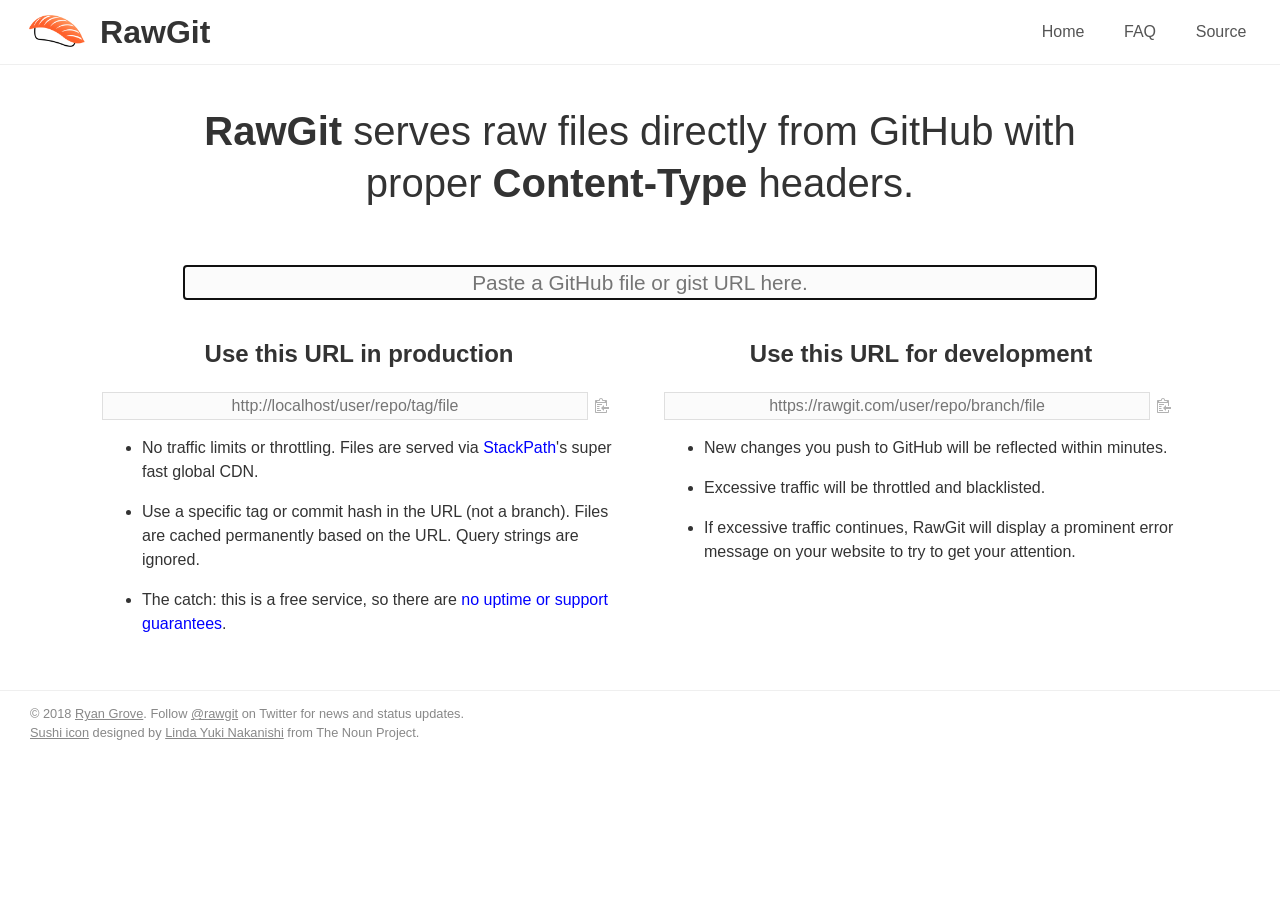
==== index.html @ 8c221649 "h" ====
<!DOCTYPE html>
<!-- saved from url=(0019)https://rawgit.com/ -->
<html lang="en"><head><meta http-equiv="Content-Type" content="text/html; charset=UTF-8">
<title>RawGit</title>
<link rel="search" type="application/opensearchdescription+xml" href="https://rawgit.com/opensearch.xml" title="RawGit">
<meta name="viewport" content="width=device-width">

  <meta name="description" content="RawGit serves raw files directly from GitHub with proper Content-Type headers.">

<link rel="stylesheet" href="./RawGit_files/css">
<link rel="stylesheet" href="./RawGit_files/rawgit.css">
<link rel="icon" href="https://rawgit.com/img/sushi-icon.png">

</head><body><header class="hd">
  <h1 class="title">
    <a href="https://rawgit.com/"><img class="logo" src="./RawGit_files/sushi.png" alt="" role="presentation"></a>
    RawGit
  </h1>

  <nav class="nav">
    <ul>
      <li><a href="https://rawgit.com/">Home</a></li>
      <li><a href="https://github.com/rgrove/rawgit/blob/master/FAQ.md">FAQ</a></li>
      <li><a href="https://github.com/rgrove/rawgit">Source</a></li>
    </ul>
  </nav>
</header>

<div class="bd">
  <div class="content">
    <p class="hero">
  <strong>RawGit</strong> serves raw files directly from GitHub with proper <strong>Content-Type</strong> headers.
</p>

<div class="url-helper">
  <div class="url-paste">
    <p id="url-form">
      <label for="url" class="offscreen">GitHub URL:</label>
      <input id="url" class="url" type="url" value="" placeholder="Paste a GitHub file or gist URL here." autofocus="" tabindex="1">
    </p>
  </div>

  <div class="column">
    <h2>Use this URL in <strong>production</strong></h2>

    <p class="url-container">
      <input id="url-prod" class="url" placeholder="http://localhost/user/repo/tag/file" readonly="" tabindex="2">
      <button id="url-prod-copy" class="url-copy-button" data-clipboard-target="#url-prod" title="Copy URL" disabled="" style="display: inline-block;">
        <img src="./RawGit_files/clippy.svg" alt="">
      </button>
    </p>

    <ul>
      <li><p>No traffic limits or throttling. Files are served via <a href="https://stackpath.com/">StackPath</a>'s super fast global CDN.
      </p></li><li><p>Use a specific tag or commit hash in the URL (not a branch). Files are cached permanently based on the URL. Query strings are ignored.
      </p></li><li><p>The catch: this is a free service, so there are <a href="https://github.com/rgrove/rawgit/blob/master/FAQ.md#i-need-guaranteed-100-uptime-should-i-use-cdnrawgitcom">no uptime or support guarantees</a>.
    </p></li></ul>
  </div>

  <div class="column">
    <h2>Use this URL for <strong>development</strong></h2>

    <p class="url-container">
      <input id="url-dev" class="url" placeholder="https://rawgit.com/user/repo/branch/file" readonly="" tabindex="3">
      <button id="url-dev-copy" class="url-copy-button" data-clipboard-target="#url-dev" title="Copy URL" disabled="" style="display: inline-block;">
        <img src="./RawGit_files/clippy.svg" alt="">
      </button>
    </p>

    <ul>
      <li><p>New changes you push to GitHub will be reflected within minutes.
      </p></li><li><p>Excessive traffic will be throttled and blacklisted.
      </p></li><li><p>If excessive traffic continues, RawGit will display a prominent error message on your website to try to get your attention.
    </p></li></ul>
  </div>
</div>

<script async="" src="./RawGit_files/analytics.js.descarga"></script><script>
var cdnDomain = 'localhost/';
var devDomain = 'localhost';
</script>

<script src="./RawGit_files/fetch.min.js.descarga"></script>
<script src="./RawGit_files/queryCommandSupported.min.js.descarga"></script>
<script src="./RawGit_files/clipboard.min.js.descarga"></script>
<script src="./RawGit_files/url-formatter.js.descarga"></script>

  </div>
</div>

<footer class="ft">
  <p>
    © 2018 <a href="http://wonko.com/">Ryan Grove</a>.
    Follow <a href="https://twitter.com/rawgit">@rawgit</a> on Twitter for news and status updates.<br>
    <a href="http://thenounproject.com/noun/sushi/#icon-No14497">Sushi icon</a> designed by <a href="http://thenounproject.com/lnakanishi">Linda Yuki Nakanishi</a> from The Noun Project.
  </p>
</footer>

  <script>
  (function(i,s,o,g,r,a,m){i['GoogleAnalyticsObject']=r;i[r]=i[r]||function(){
    (i[r].q=i[r].q||[]).push(arguments)},i[r].l=1*new Date();a=s.createElement(o),
    m=s.getElementsByTagName(o)[0];a.async=1;a.src=g;m.parentNode.insertBefore(a,m)
  })(window,document,'script','//www.google-analytics.com/analytics.js','ga');

  ga('create', 'UA-1804438-5', 'rawgit.com');
  ga('send', 'pageview');
  </script>
</body></html>
---- RawGit_files/rawgit.css ----
html {
  background: #fff;
  color: #333;
}

html, button, input, select, textarea {
  font: 16px/1.5 'Open Sans', Helvetica, sans-serif;
}

body {
  margin: 0;
  padding: 0;
}

a {
  color: #0000ff;
  text-decoration: none;
}

a:hover { text-decoration: underline; }

code, pre {
  color: #444;
  font-family: 'Source Code Pro', 'Droid Sans Mono', 'DejaVu Sans Mono', Menlo, monospace;
}

code {
  background: #f8f8f8;
  border: 1px solid #f0f0f0;
  border-radius: 2px;
  padding: 0 4px 1px;
}

pre { overflow-x: auto; }

.offscreen {
  left: -9999px;
  position: absolute;
}

/* -- Header ---------------------------------------------------------------- */
.hd {
  background: #fff;
  border-bottom: 1px solid #efefef;
  display: flex;
  justify-content: space-between;
  padding: 0.5em 1em;
}

.hd .logo {
  height: 32px;
  margin: 0 0.2em 0 0.4em;
  position: relative;
  top: 4px;
  width: 56px;
}

.hd .nav ul {
  margin: 0;
  padding: 0;
}

.hd .nav li {
  display: inline-block;
  line-height: 48px;
  margin: 0 0.6em;
}

.hd .nav a {
  color: #555;
  padding: 5px 8px;
  text-decoration: none;
}

.hd .nav a:hover {
  background: #efefef;
}

.hd .title {
  color: #333;
  font-size: 2em;
  line-height: 48px;
  margin: 0;
  white-space: nowrap;
}

.hd .title a {
  color: inherit;
  text-decoration: none;
}

@media (max-width: 767px) {
  .hd {
    flex-direction: column;
  }

  .hd .logo {
    height: 24px;
    width: auto;
  }

  .hd .nav,
  .hd .title {
    text-align: center;
  }

  .hd .nav li {
    margin-right: 0.3em;
  }

  .hd .nav a {
    padding: 0;
  }

  .hd .title {
    font-size: 1.4em;
  }
}

/* -- Content --------------------------------------------------------------- */
.bd,
.ft {
  padding: 0 30px;
}

.bd {
  margin: 0 auto;
  max-width: 1440px;
}

.hero {
  font-size: 2.5em;
  line-height: 1.3;
  padding: 0 3em;
  text-align: center;
}

.url {
  background: #fbfbfb;
  border: 1px solid #dfdfdf;
  cursor: text;
  padding-left: 6px;
  padding-right: 6px;
  text-align: center;
  width: 100%;
}

.url-container {
  display: flex;
}

.url-copy-button {
  background: none;
  border: 1px solid transparent;
  cursor: pointer;
  display: none;
}

.url-copy-button:hover {
  background: #f5f5f5;
  border-color: #efefef;
}

.url-copy-button:active {
  background: #badeff;
  border-color: #8cc3f6;
}

.url-copy-button:disabled {
  background: none;
  border-color: transparent;
  cursor: not-allowed;
}

.url-copy-button:disabled img {
  opacity: 0.3;
}

.url-copy-button img {
  display: block;
}

.url-helper {
  display: flex;
  flex-wrap: wrap;
  padding: 0 3em;
}

.url-helper .column {
  flex: 1;
  padding: 0 1.5em;
}

.url-helper h2 { text-align: center; }

.url-paste {
  flex: 2 100%;
}

#url-form {
  text-align: center;
}

#url {
  font-size: 1.3em;
  width: 80%;
}

@media (max-width: 975px) {
  .bd,
  .ft,
  .url-helper .column {
    padding: 0 1em;
  }

  .hero { font-size: 1.6em; }
  .url-helper { padding: 0 1em; }
  .url-helper h2 { font-size: 1.4em; }
  #url { font-size: 1em; }
}

@media (max-width: 767px) {
  .hero {
    font-size: 1.4em;
    text-align: left;
  }

  .hero,
  .url,
  .url-helper,
  .url-helper .column,
  #url-form { padding: 0; }

  .url,
  #url { font-size: 0.9em; }

  #url { width: 100%; }

  .url-helper {
    display: block;
  }

  .url-helper h2 {
    font-size: 1.2em;
    margin: 1.5em 0 0.8em;
    text-align: left;
  }

  .url-helper ul {
    padding-left: 1.5em;
  }
}

/* -- News ------------------------------------------------------------------ */
.news {
  margin: 0 auto;
  max-width: 900px;
}

.news h1 {
  margin-bottom: 0;
}

.news .date {
  font-style: italic;
}

/* -- Misc ------------------------------------------------------------------ */
.announcement {
  background: #fdf3d1;
  border: 1px solid #fceec0;
  border-radius: 5px;
  padding: 4px;
  text-align: center;
}

.invalid {
  background: #FFF7F7;
  border-color: #FFCCCC;
}

.valid {
  background: #F2FFEB;
  border-color: #98f9a0;
}

/* -- Footer ---------------------------------------------------------------- */
.ft {
  border-top: 1px solid #efefef;
  color: #888;
  font-size: 0.8em;
  margin: 3em 0 0;
}

.ft a {
  color: inherit;
  text-decoration: underline;
}
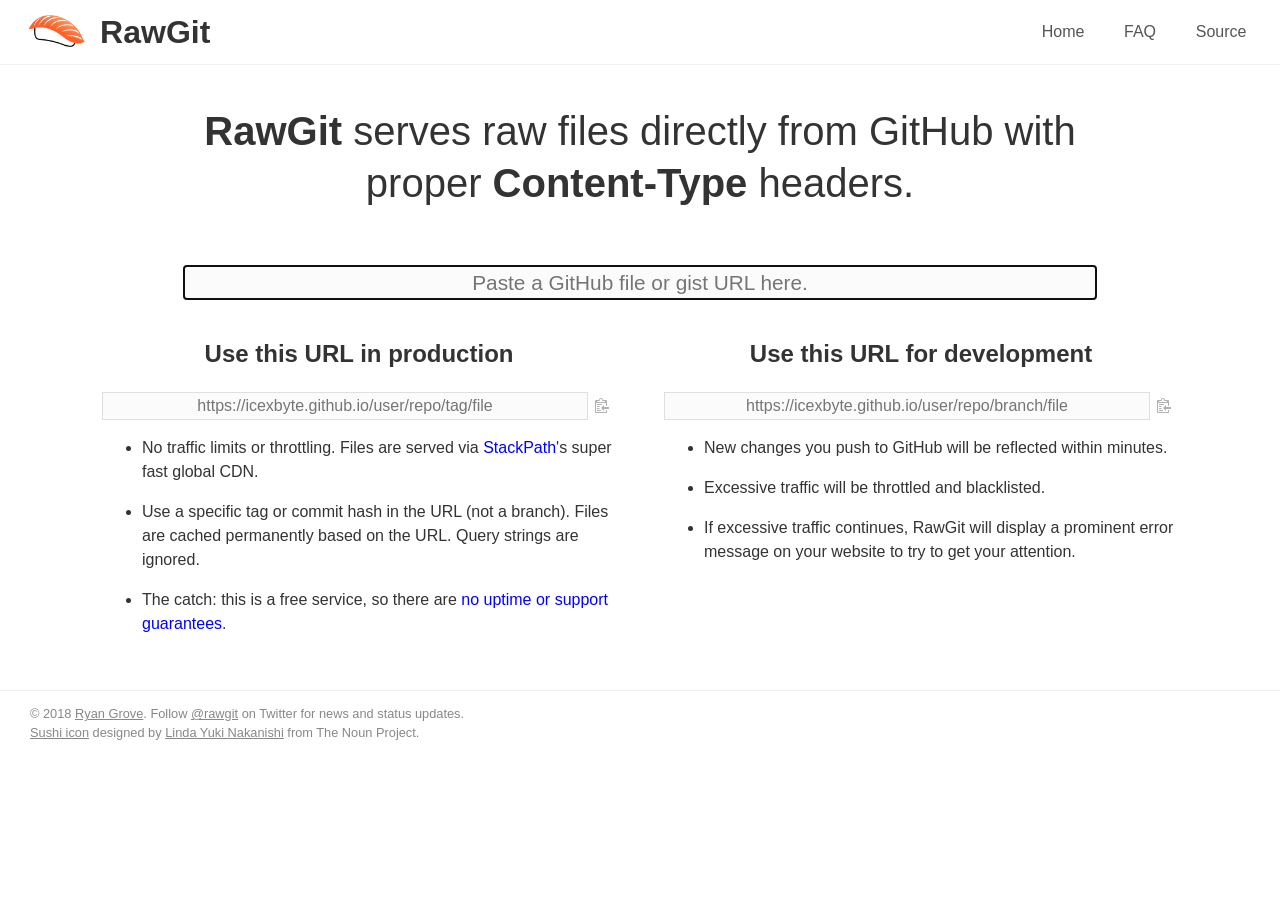
==== commit 79737872: "0 0" ====
--- a/index.html
+++ b/index.html
@@ -1,25 +1,25 @@
 <!DOCTYPE html>
-<!-- saved from url=(0019)https://rawgit.com/ -->
+<!-- saved from url=(0019)https://icexbyte.github.io/ -->
 <html lang="en"><head><meta http-equiv="Content-Type" content="text/html; charset=UTF-8">
 <title>RawGit</title>
-<link rel="search" type="application/opensearchdescription+xml" href="https://rawgit.com/opensearch.xml" title="RawGit">
+<link rel="search" type="application/opensearchdescription+xml" href="https://icexbyte.github.io/opensearch.xml" title="RawGit">
 <meta name="viewport" content="width=device-width">
 
   <meta name="description" content="RawGit serves raw files directly from GitHub with proper Content-Type headers.">
 
 <link rel="stylesheet" href="./RawGit_files/css">
 <link rel="stylesheet" href="./RawGit_files/rawgit.css">
-<link rel="icon" href="https://rawgit.com/img/sushi-icon.png">
+<link rel="icon" href="https://icexbyte.github.io/img/sushi-icon.png">
 
 </head><body><header class="hd">
   <h1 class="title">
-    <a href="https://rawgit.com/"><img class="logo" src="./RawGit_files/sushi.png" alt="" role="presentation"></a>
+    <a href="https://icexbyte.github.io/"><img class="logo" src="./RawGit_files/sushi.png" alt="" role="presentation"></a>
     RawGit
   </h1>
 
   <nav class="nav">
     <ul>
-      <li><a href="https://rawgit.com/">Home</a></li>
+      <li><a href="https://icexbyte.github.io/">Home</a></li>
       <li><a href="https://github.com/rgrove/rawgit/blob/master/FAQ.md">FAQ</a></li>
       <li><a href="https://github.com/rgrove/rawgit">Source</a></li>
     </ul>
@@ -44,7 +44,7 @@
     <h2>Use this URL in <strong>production</strong></h2>
 
     <p class="url-container">
-      <input id="url-prod" class="url" placeholder="http://localhost/user/repo/tag/file" readonly="" tabindex="2">
+      <input id="url-prod" class="url" placeholder="https://icexbyte.github.io/user/repo/tag/file" readonly="" tabindex="2">
       <button id="url-prod-copy" class="url-copy-button" data-clipboard-target="#url-prod" title="Copy URL" disabled="" style="display: inline-block;">
         <img src="./RawGit_files/clippy.svg" alt="">
       </button>
@@ -61,7 +61,7 @@
     <h2>Use this URL for <strong>development</strong></h2>
 
     <p class="url-container">
-      <input id="url-dev" class="url" placeholder="https://rawgit.com/user/repo/branch/file" readonly="" tabindex="3">
+      <input id="url-dev" class="url" placeholder="https://icexbyte.github.io/user/repo/branch/file" readonly="" tabindex="3">
       <button id="url-dev-copy" class="url-copy-button" data-clipboard-target="#url-dev" title="Copy URL" disabled="" style="display: inline-block;">
         <img src="./RawGit_files/clippy.svg" alt="">
       </button>
@@ -102,7 +102,7 @@
     m=s.getElementsByTagName(o)[0];a.async=1;a.src=g;m.parentNode.insertBefore(a,m)
   })(window,document,'script','//www.google-analytics.com/analytics.js','ga');
 
-  ga('create', 'UA-1804438-5', 'rawgit.com');
+  ga('create', 'UA-1804438-5', 'https://icexbyte.github.io/');
   ga('send', 'pageview');
   </script>
 </body></html>
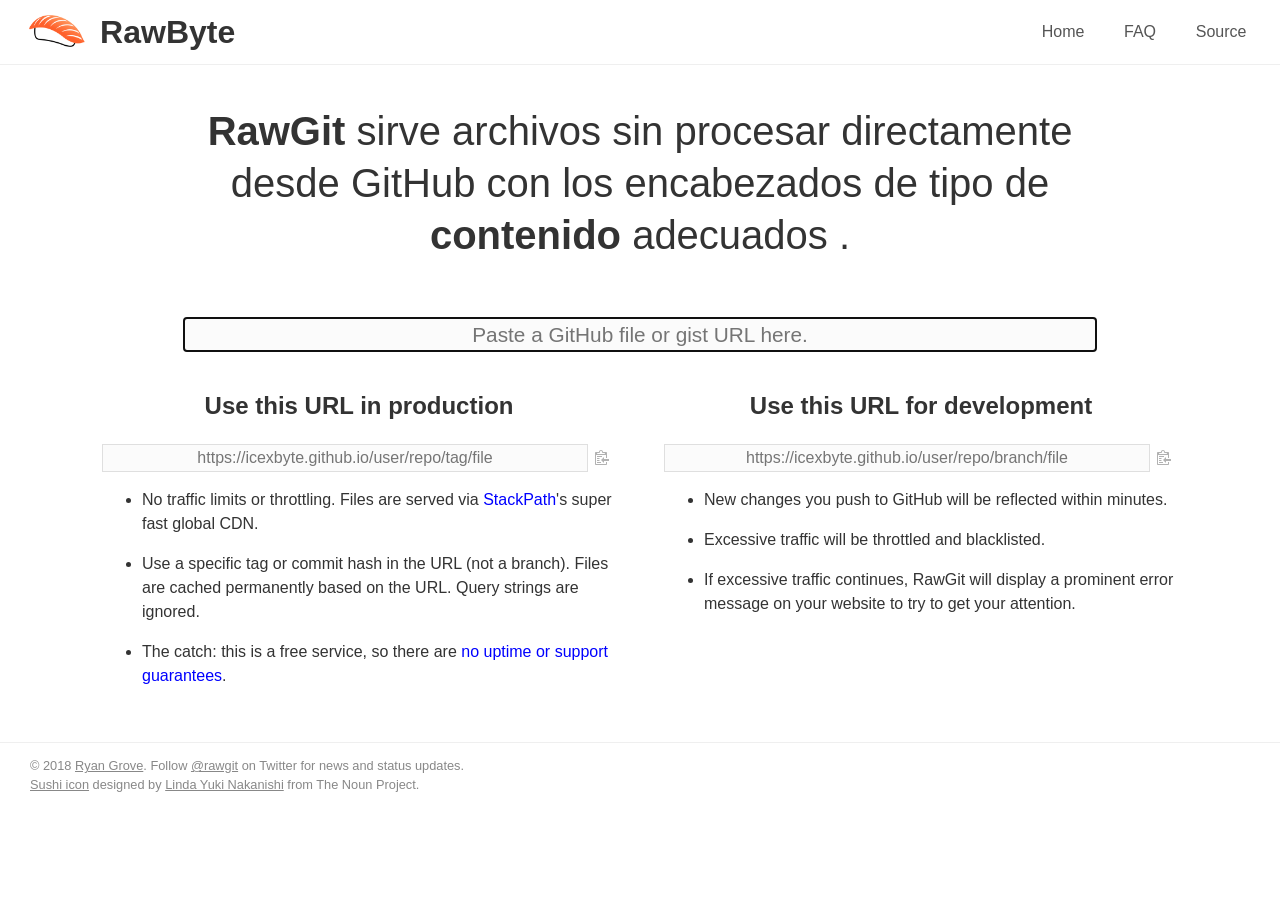
==== commit b322df2e: "0 0" ====
--- a/index.html
+++ b/index.html
@@ -1,6 +1,6 @@
 <!DOCTYPE html>
 <!-- saved from url=(0019)https://icexbyte.github.io/ -->
-<html lang="en"><head><meta http-equiv="Content-Type" content="text/html; charset=UTF-8">
+<html lang="es"><head><meta http-equiv="Content-Type" content="text/html; charset=UTF-8">
 <title>RawGit</title>
 <link rel="search" type="application/opensearchdescription+xml" href="https://icexbyte.github.io/opensearch.xml" title="RawGit">
 <meta name="viewport" content="width=device-width">
@@ -14,7 +14,7 @@
 </head><body><header class="hd">
   <h1 class="title">
     <a href="https://icexbyte.github.io/"><img class="logo" src="./RawGit_files/sushi.png" alt="" role="presentation"></a>
-    RawGit
+    RawByte
   </h1>
 
   <nav class="nav">
@@ -29,7 +29,7 @@
 <div class="bd">
   <div class="content">
     <p class="hero">
-  <strong>RawGit</strong> serves raw files directly from GitHub with proper <strong>Content-Type</strong> headers.
+  <strong>RawGit</strong> sirve archivos sin procesar directamente desde GitHub con los encabezados de tipo de <strong>contenido</strong> adecuados .
 </p>
 
 <div class="url-helper">
@@ -76,8 +76,8 @@
 </div>
 
 <script async="" src="./RawGit_files/analytics.js.descarga"></script><script>
-var cdnDomain = 'localhost/';
-var devDomain = 'localhost';
+var cdnDomain = 'icexbyte.github.io/';
+var devDomain = 'icexbyte.github.io';
 </script>
 
 <script src="./RawGit_files/fetch.min.js.descarga"></script>
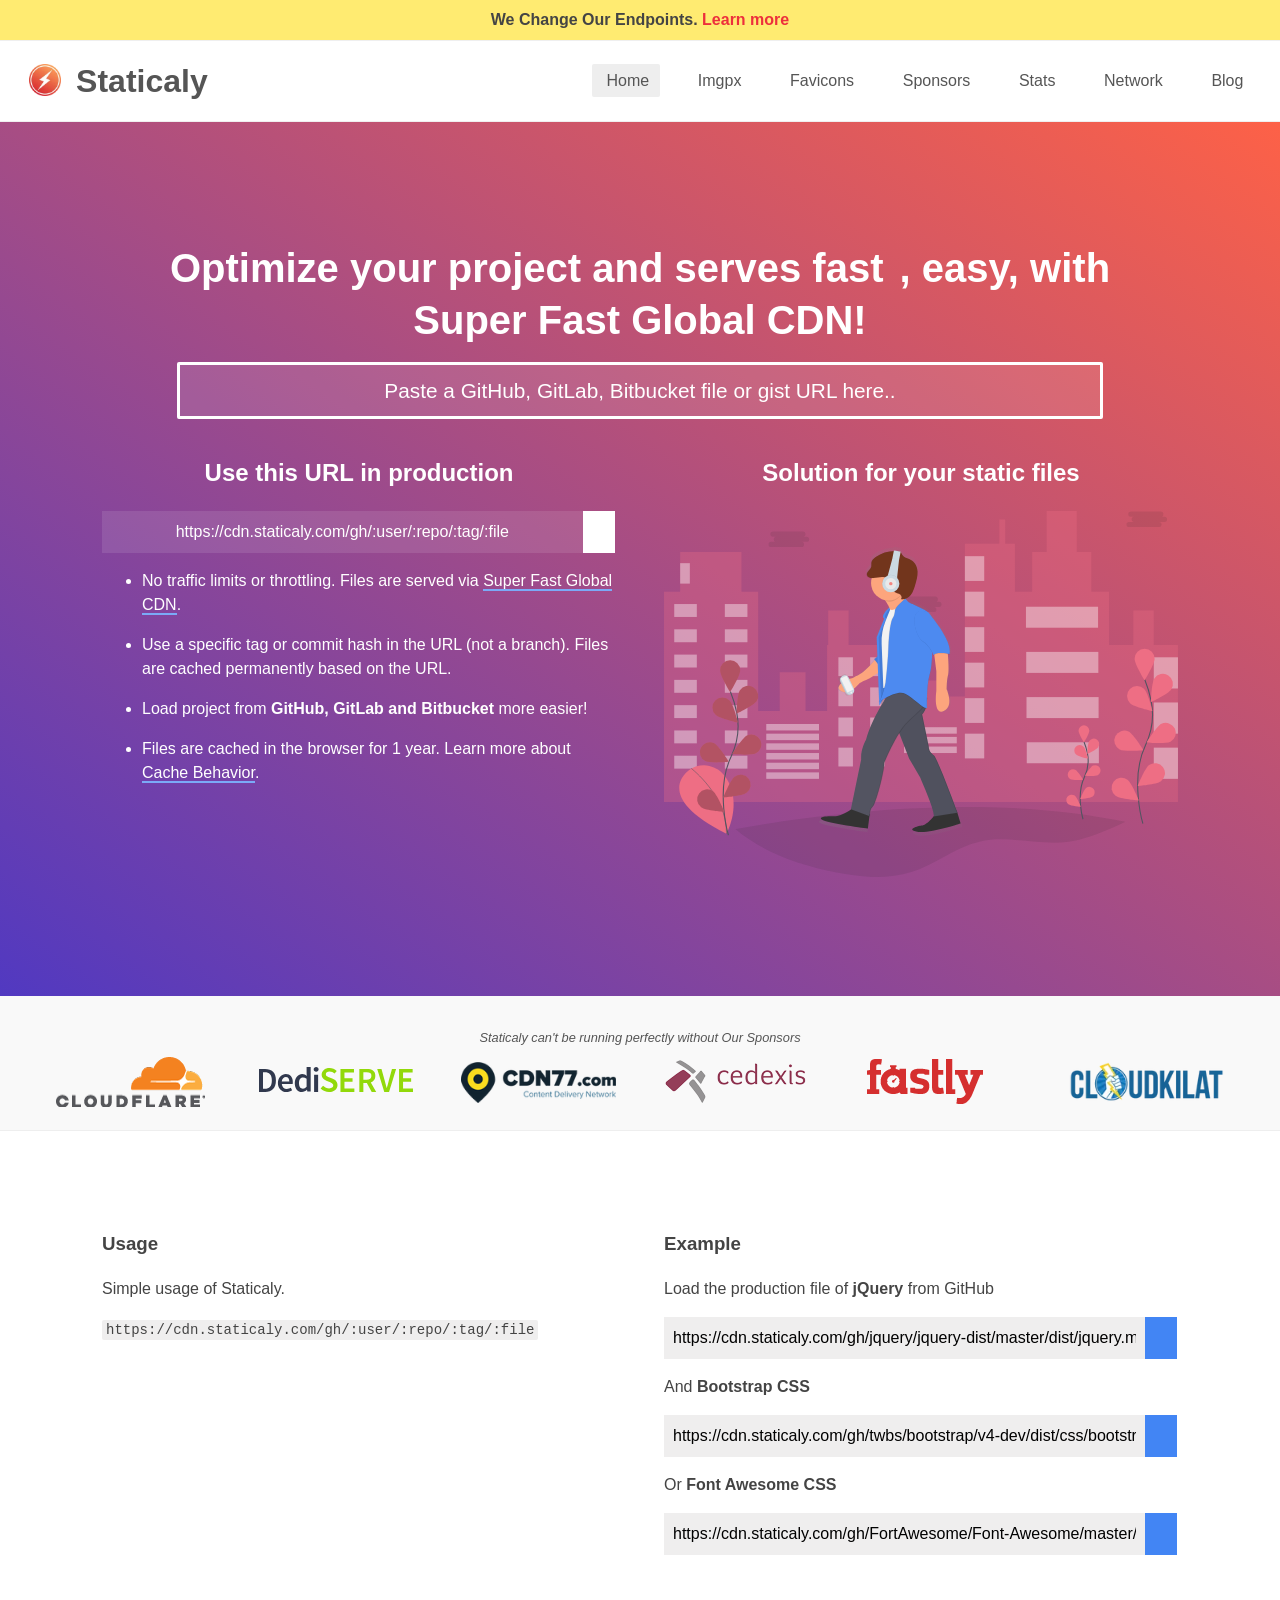
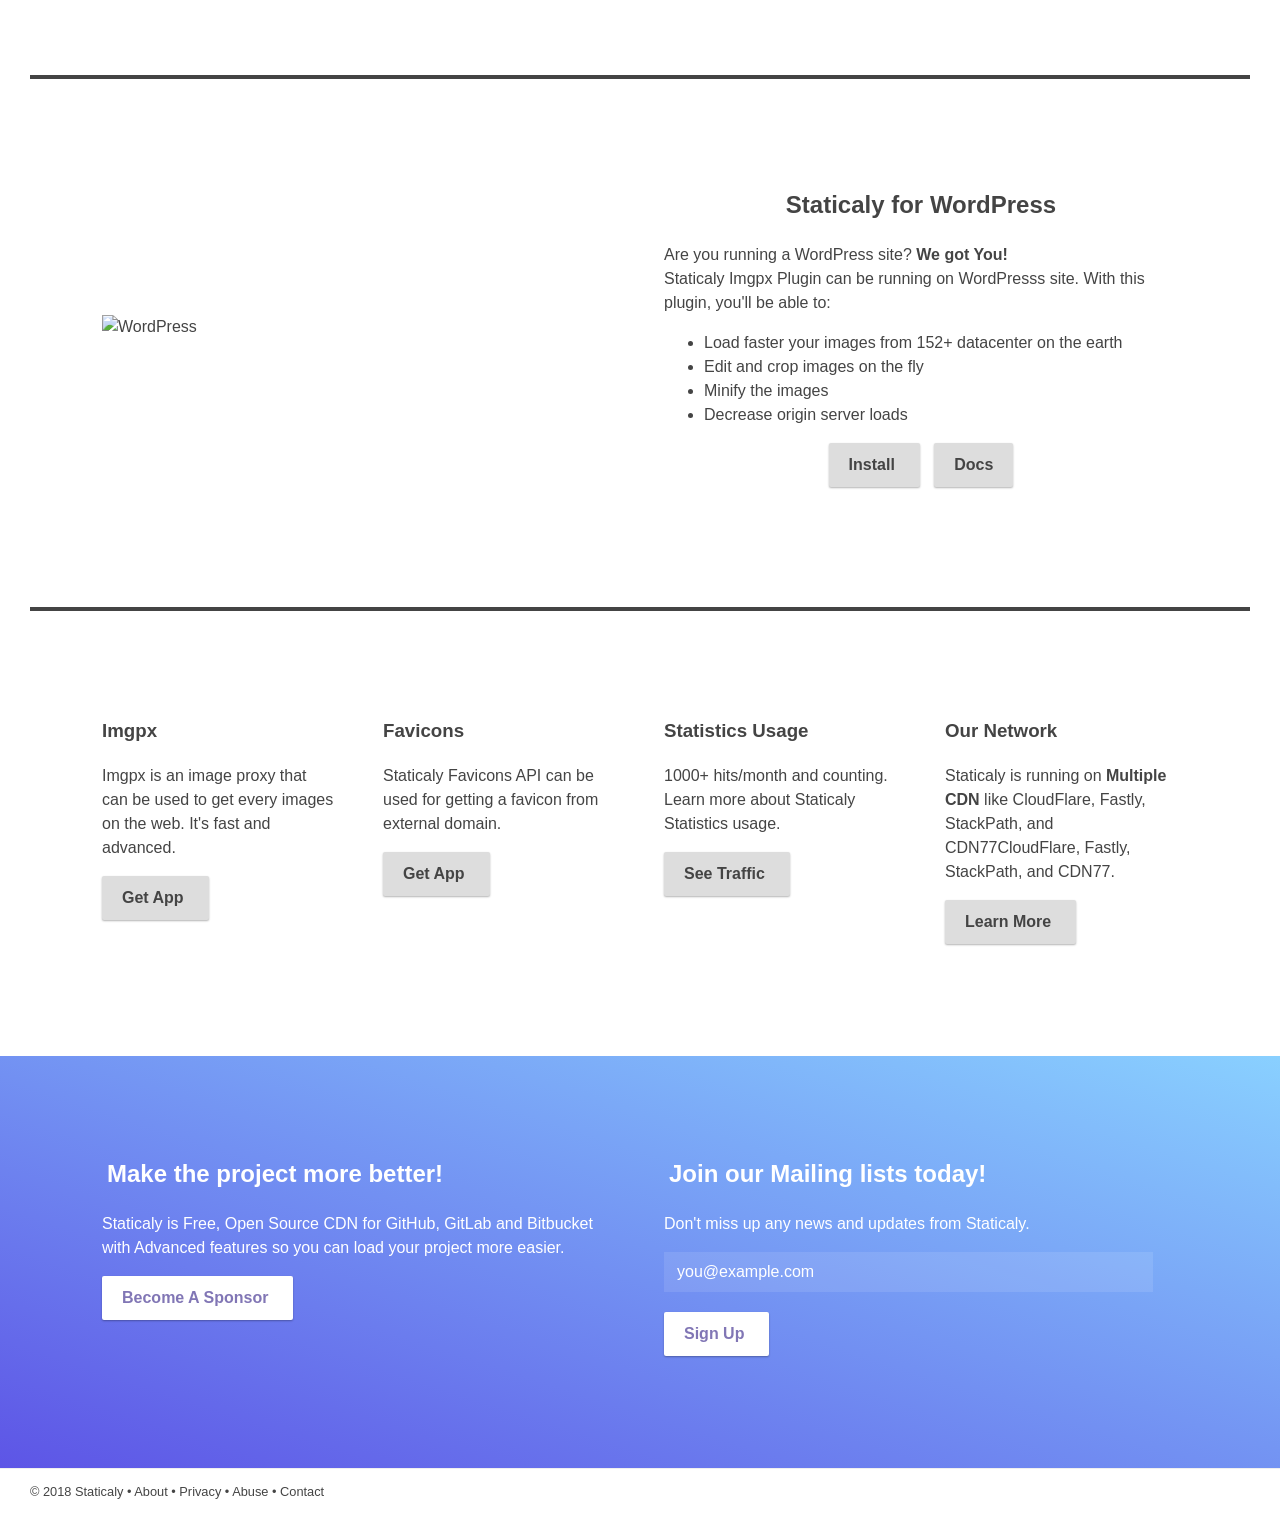
==== commit e2337d95: "0 0" ====
--- a/index.html
+++ b/index.html
@@ -1,108 +1,4 @@
 <!DOCTYPE html>
-<!-- saved from url=(0019)https://icexbyte.github.io/ -->
-<html lang="es"><head><meta http-equiv="Content-Type" content="text/html; charset=UTF-8">
-<title>RawGit</title>
-<link rel="search" type="application/opensearchdescription+xml" href="https://icexbyte.github.io/opensearch.xml" title="RawGit">
-<meta name="viewport" content="width=device-width">
-
-  <meta name="description" content="RawGit serves raw files directly from GitHub with proper Content-Type headers.">
-
-<link rel="stylesheet" href="./RawGit_files/css">
-<link rel="stylesheet" href="./RawGit_files/rawgit.css">
-<link rel="icon" href="https://icexbyte.github.io/img/sushi-icon.png">
-
-</head><body><header class="hd">
-  <h1 class="title">
-    <a href="https://icexbyte.github.io/"><img class="logo" src="./RawGit_files/sushi.png" alt="" role="presentation"></a>
-    RawByte
-  </h1>
-
-  <nav class="nav">
-    <ul>
-      <li><a href="https://icexbyte.github.io/">Home</a></li>
-      <li><a href="https://github.com/rgrove/rawgit/blob/master/FAQ.md">FAQ</a></li>
-      <li><a href="https://github.com/rgrove/rawgit">Source</a></li>
-    </ul>
-  </nav>
-</header>
-
-<div class="bd">
-  <div class="content">
-    <p class="hero">
-  <strong>RawGit</strong> sirve archivos sin procesar directamente desde GitHub con los encabezados de tipo de <strong>contenido</strong> adecuados .
-</p>
-
-<div class="url-helper">
-  <div class="url-paste">
-    <p id="url-form">
-      <label for="url" class="offscreen">GitHub URL:</label>
-      <input id="url" class="url" type="url" value="" placeholder="Paste a GitHub file or gist URL here." autofocus="" tabindex="1">
-    </p>
-  </div>
-
-  <div class="column">
-    <h2>Use this URL in <strong>production</strong></h2>
-
-    <p class="url-container">
-      <input id="url-prod" class="url" placeholder="https://icexbyte.github.io/user/repo/tag/file" readonly="" tabindex="2">
-      <button id="url-prod-copy" class="url-copy-button" data-clipboard-target="#url-prod" title="Copy URL" disabled="" style="display: inline-block;">
-        <img src="./RawGit_files/clippy.svg" alt="">
-      </button>
-    </p>
-
-    <ul>
-      <li><p>No traffic limits or throttling. Files are served via <a href="https://stackpath.com/">StackPath</a>'s super fast global CDN.
-      </p></li><li><p>Use a specific tag or commit hash in the URL (not a branch). Files are cached permanently based on the URL. Query strings are ignored.
-      </p></li><li><p>The catch: this is a free service, so there are <a href="https://github.com/rgrove/rawgit/blob/master/FAQ.md#i-need-guaranteed-100-uptime-should-i-use-cdnrawgitcom">no uptime or support guarantees</a>.
-    </p></li></ul>
-  </div>
-
-  <div class="column">
-    <h2>Use this URL for <strong>development</strong></h2>
-
-    <p class="url-container">
-      <input id="url-dev" class="url" placeholder="https://icexbyte.github.io/user/repo/branch/file" readonly="" tabindex="3">
-      <button id="url-dev-copy" class="url-copy-button" data-clipboard-target="#url-dev" title="Copy URL" disabled="" style="display: inline-block;">
-        <img src="./RawGit_files/clippy.svg" alt="">
-      </button>
-    </p>
-
-    <ul>
-      <li><p>New changes you push to GitHub will be reflected within minutes.
-      </p></li><li><p>Excessive traffic will be throttled and blacklisted.
-      </p></li><li><p>If excessive traffic continues, RawGit will display a prominent error message on your website to try to get your attention.
-    </p></li></ul>
-  </div>
-</div>
-
-<script async="" src="./RawGit_files/analytics.js.descarga"></script><script>
-var cdnDomain = 'icexbyte.github.io/';
-var devDomain = 'icexbyte.github.io';
-</script>
-
-<script src="./RawGit_files/fetch.min.js.descarga"></script>
-<script src="./RawGit_files/queryCommandSupported.min.js.descarga"></script>
-<script src="./RawGit_files/clipboard.min.js.descarga"></script>
-<script src="./RawGit_files/url-formatter.js.descarga"></script>
-
-  </div>
-</div>
-
-<footer class="ft">
-  <p>
-    © 2018 <a href="http://wonko.com/">Ryan Grove</a>.
-    Follow <a href="https://twitter.com/rawgit">@rawgit</a> on Twitter for news and status updates.<br>
-    <a href="http://thenounproject.com/noun/sushi/#icon-No14497">Sushi icon</a> designed by <a href="http://thenounproject.com/lnakanishi">Linda Yuki Nakanishi</a> from The Noun Project.
-  </p>
-</footer>
-
-  <script>
-  (function(i,s,o,g,r,a,m){i['GoogleAnalyticsObject']=r;i[r]=i[r]||function(){
-    (i[r].q=i[r].q||[]).push(arguments)},i[r].l=1*new Date();a=s.createElement(o),
-    m=s.getElementsByTagName(o)[0];a.async=1;a.src=g;m.parentNode.insertBefore(a,m)
-  })(window,document,'script','//www.google-analytics.com/analytics.js','ga');
-
-  ga('create', 'UA-1804438-5', 'https://icexbyte.github.io/');
-  ga('send', 'pageview');
-  </script>
-</body></html>+<!-- saved from url=(0026)https://www.staticaly.com/ -->
+<html class="js" lang="en_US"><head><meta http-equiv="Content-Type" content="text/html; charset=UTF-8"> <script type="text/javascript" async="" src="./Staticaly_files/analytics.js.descarga"></script><script type="text/javascript" async="" src="./Staticaly_files/a.js.descarga"></script><script>!function(e){e.className=e.className.replace(/\bno-js\b/,"js")}(document.documentElement);</script>  <meta name="viewport" content="width=device-width"> <meta name="apple-mobile-web-app-title" content="Staticaly"> <meta name="application-name" content="Staticaly"> <meta name="theme-color" content="#ffffff"> <title> Staticaly - Free CDN for Everyone! Load Project from GitHub, GitLab and Bitbucket more easier </title> <meta name="generator" content="Jekyll v3.7.4"> <meta property="og:title" content="Staticaly"> <meta property="og:locale" content="en_US"> <meta name="description" content="Staticaly is Free, Open Source CDN for GitHub, GitLab and Bitbucket with Advanced features so you can load your project more easier."> <meta property="og:description" content="Staticaly is Free, Open Source CDN for GitHub, GitLab and Bitbucket with Advanced features so you can load your project more easier."> <link rel="canonical" href="https://www.staticaly.com/"> <meta property="og:url" content="https://www.staticaly.com/"> <meta property="og:site_name" content="Staticaly"> <meta name="twitter:card" content="summary"> <meta name="twitter:site" content="@staticalyhq"> <meta name="twitter:creator" content="@fransallen"> <meta property="fb:admins" content="fransallen"> <meta property="article:publisher" content="staticaly"> <meta property="fb:app_id" content="1234"> <script type="application/ld+json">
+{"name":"Staticaly","description":"Staticaly is Free, Open Source CDN for GitHub, GitLab and Bitbucket with Advanced features so you can load your project more easier.","@type":"WebSite","url":"https://www.staticaly.com/","publisher":{"@type":"Organization","logo":{"@type":"ImageObject","url":"https://cdn.staticaly.com/img/www.staticaly.com/static/images/staticaly.png?w=92"}},"headline":"Staticaly","sameAs":["https://www.marsble.com/user/staticaly","https://twitter.com/staticalyhq","https://www.instagram.com/staticalyhq","https://www.facebook.com/staticaly","https://www.linkedin.com/company/staticaly","https://plus.google.com/+staticaly","https://github.com/staticaly"],"@context":"http://schema.org"}</script> <link rel="search" type="application/opensearchdescription+xml" href="https://www.staticaly.com/opensearch.xml" title="Staticaly"> <link rel="stylesheet" href="./Staticaly_files/css"> <link rel="stylesheet" href="./Staticaly_files/fontawesome-all.min.css"> <link rel="stylesheet" href="./Staticaly_files/app.css"> <link rel="icon" href="./Staticaly_files/staticaly.png"> <script src="./Staticaly_files/jquery.min.js.descarga"></script> <script>var cdn_domain="cdn.staticaly.com",datacenter_num="152+",main_cdn="CloudFlare, Fastly, StackPath, and CDN77";</script> </head> <body class="lo-special "> <div class="hidden"> <svg hidden="" aria-hidden="true"> <defs> <symbol viewBox="0 0 1440 120" id="wave"> <path d="M1440,21.2101911 L1440,120 L0,120 L0,21.2101911 C120,35.0700637 240,42 360,42 C480,42 600,35.0700637 720,21.2101911 C808.32779,12.416393 874.573633,6.87702029 918.737528,4.59207306 C972.491685,1.8109458 1026.24584,0.420382166 1080,0.420382166 C1200,0.420382166 1320,7.35031847 1440,21.2101911 Z"></path> </symbol> </defs> </svg> </div> <div class="app"> <div class="announcement"> <p> <i class="fa fa-bolt pink"></i> We Change Our Endpoints. <a href="https://blog.marsble.com/we-change-staticalys-endpoint/?utm_source=announcement&amp;utm_medium=header">Learn more</a> </p> </div> <header class="hd"> <h1 class="title"> <a href="https://www.staticaly.com/"> <img class="logo" src="./Staticaly_files/staticaly.png" alt="Staticaly" role="presentation"> Staticaly </a> </h1> <nav class="nav"> <ul> <li class="active"> <a href="https://www.staticaly.com/"><i class="fa fa-home prime"></i> Home</a> </li> <li> <a href="https://www.staticaly.com/imgpx"><i class="fa fa-bolt optimus"></i> Imgpx</a> </li> <li> <a href="https://www.staticaly.com/favicons"><i class="fa fa-heart pink"></i> Favicons</a> </li> <li> <a href="https://www.staticaly.com/sponsors"><i class="fa fa-award bumble"></i> Sponsors</a> </li> <li> <a href="https://www.staticaly.com/stats"><i class="fa fa-chart-pie bee"></i> Stats</a> </li> <li> <a href="https://www.staticaly.com/network"><i class="fa fa-globe sentinel"></i> Network</a> </li> <li> <a href="https://www.marsble.com/user/staticaly"><i class="fa fa-bookmark blue"></i> Blog</a> </li> </ul> </nav> </header> <section class="special bg bg-prime"> <div id="app" class="bd"> <div class="content"> <h2 class="hero"> Optimize your project and serves fast <i class="fa fa-bolt blue-light"></i>, easy, with Super Fast Global CDN! </h2> <div class="main"> <div class="inp-paste"> <p id="url-form"> <label for="url" class="offscreen">Project URL:</label> <input id="url" class="inp" type="url" value="" placeholder="Paste a GitHub, GitLab, Bitbucket file or gist URL here.." autofocus="" tabindex="1"> </p> </div> <div class="column"> <h2>Use this URL in <strong>production</strong></h2> <div class="inp-container"> <input id="url-prod" class="inp" placeholder="https://cdn.staticaly.com/gh/:user/:repo/:tag/:file" readonly="" tabindex="2"> <button id="url-prod-copy" class="inp-copy-button" data-clipboard-target="#url-prod" title="Copy URL" disabled="" style="display: inline-block;"> <i class="fa fa-copy"></i> </button> </div> <ul> <li> <p>No traffic limits or throttling. Files are served via <a class="white" href="https://www.staticaly.com/network">Super Fast Global CDN</a>.</p> </li> <li> <p>Use a specific tag or commit hash in the URL (not a branch). Files are cached permanently based on the URL.</p> </li> <li> <p>Load project from <strong>GitHub, GitLab and Bitbucket</strong> more easier!</p> </li> <li> <p>Files are cached in the browser for 1 year. Learn more about <a class="white" href="https://www.staticaly.com/network#cache">Cache Behavior</a>.</p> </li> </ul> </div> <div class="column"> <h2>Solution for your static files</h2> <img class="img-feature" src="./Staticaly_files/staticaly.svg" alt=""> </div> </div> </div> </div> </section> <div id="sponsors-optimus" class="main sponsors"> <small class="sponsor-title">Staticaly can't be running perfectly without Our Sponsors</small> <div class="column"> <a href="https://www.cloudflare.com/" target="_blank"><img src="./Staticaly_files/cloudflare.png" alt="CloudFlare"></a> </div> <div class="column"> <a href="https://www.dediserve.com/" target="_blank"><img style="margin-top:10px;" src="./Staticaly_files/dediserve-dark.svg" alt="DediServe"></a> </div> <div class="column"> <a href="https://www.cdn77.com/" target="_blank"><img style="margin-top:5px;" src="./Staticaly_files/cdn77.png" alt="CDN77"></a> </div> <div class="column"> <a href="https://www.cedexis.com/" target="_blank"><img src="./Staticaly_files/cedexis.png" alt="Cedexis"></a> </div> <div class="column"> <a href="https://www.fastly.com/" target="_blank"><img src="./Staticaly_files/fastly.png" alt="Fastly"></a> </div> <div class="column"> <a href="https://www.cloudkilat.com/" target="_blank"><img style="margin-top:5px;" src="./Staticaly_files/cloudkilat.png" alt="CloudKilat"></a> </div> </div> <div class="bd"> <div class="content"> <div class="main"> <div class="column"> <h3>Usage</h3> <p>Simple usage of Staticaly.</p> <code>https://cdn.staticaly.com/gh/:user/:repo/:tag/:file</code> </div> <div class="column"> <h3>Example</h3> <p>Load the production file of <strong>jQuery</strong> from GitHub</p> <div class="inp-container normal"> <input id="js-jquery" class="inp" value="https://cdn.staticaly.com/gh/jquery/jquery-dist/master/dist/jquery.min.js" readonly="" tabindex="2"> <button data-clipboard-target="#js-jquery" class="inp-copy-button" title="Copy URL"> <i class="fa fa-copy"></i> </button> </div> <p>And <strong>Bootstrap CSS</strong></p> <div class="inp-container normal"> <input id="css-bs" class="inp" value="https://cdn.staticaly.com/gh/twbs/bootstrap/v4-dev/dist/css/bootstrap.min.css" readonly="" tabindex="2"> <button data-clipboard-target="#css-bs" class="inp-copy-button" title="Copy URL"> <i class="fa fa-copy"></i> </button> </div> <p>Or <strong>Font Awesome CSS</strong></p> <div class="inp-container normal"> <input id="css-fa" class="inp" value="https://cdn.staticaly.com/gh/FortAwesome/Font-Awesome/master/web-fonts-with-css/css/fontawesome-all.min.css" readonly="" tabindex="2"> <button data-clipboard-target="#css-fa" class="inp-copy-button" title="Copy URL"> <i class="fa fa-copy"></i> </button> </div> </div> </div> <hr> <div class="main"> <div class="column img-feature"> <img src="./Staticaly_files/wordpress-logo.svg" alt="WordPress"> </div> <div class="column"> <h2>Staticaly for WordPress</h2> <p>Are you running a WordPress site? <strong>We got You!</strong><br> Staticaly Imgpx Plugin can be running on WordPresss site. With this plugin, you'll be able to:</p> <ul> <li>Load faster your images from 152+ datacenter on the earth</li> <li>Edit and crop images on the fly</li> <li>Minify the images</li> <li>Decrease origin server loads</li> </ul> <div class="center"> <a class="btn" href="https://www.staticaly.com/go/wp-plugin">Install <i class="fa fa-cloud-download-alt"></i></a> <a class="btn" href="https://www.staticaly.com/imgpx#docs">Docs</a> </div> </div> </div> <hr> <div class="main"> <div class="column"> <h3><i class="fa fa-bolt optimus"></i> Imgpx</h3> <p>Imgpx is an image proxy that can be used to get every images on the web. It's fast and advanced.</p> <a class="btn" href="https://www.staticaly.com/imgpx">Get App <i class="fa fa-arrow-right"></i></a> </div> <div class="column"> <h3><i class="fa fa-heart pink"></i> Favicons</h3> <p>Staticaly Favicons API can be used for getting a favicon from external domain.</p> <a class="btn" href="https://www.staticaly.com/favicons">Get App <i class="fa fa-arrow-right"></i></a> </div> <div class="column"> <h3><i class="fa fa-chart-pie bumble"></i> Statistics Usage</h3> <p>1000+ hits/month and counting. Learn more about Staticaly Statistics usage.</p> <a class="btn" href="https://www.staticaly.com/stats">See Traffic <i class="fa fa-arrow-right"></i></a> </div> <div class="column"> <h3><i class="fa fa-globe sentinel"></i> Our Network</h3> <p>Staticaly is running on <strong>Multiple CDN</strong> like <script>document.write(main_cdn);</script>CloudFlare, Fastly, StackPath, and CDN77.</p> <a class="btn" href="https://www.staticaly.com/network">Learn More <i class="fa fa-arrow-right"></i></a> </div> </div> </div> </div> <section class="bg bg-blue"> <div class="bd"> <div class="content"> <div id="promo" class="main"> <div class="column"> <h2><i class="fa fa-award"></i> Make the project more better!</h2> <p>Staticaly is Free, Open Source CDN for GitHub, GitLab and Bitbucket with Advanced features so you can load your project more easier.</p> <a class="btn btn-white" href="https://www.staticaly.com/become-a-sponsor">Become A Sponsor <i class="fa fa-bolt"></i></a> </div> <div class="column"> <h2><i class="fa fa-envelope-open"></i> Join our Mailing lists today!</h2> <form action="https://marsble.us18.list-manage.com/subscribe/post?u=4dfd4ae04677bf4f6248182fc&amp;id=397ea962f2" method="post"> <p>Don't miss up any news and updates from Staticaly.</p> <input class="inp" type="email" placeholder="you@example.com" name="EMAIL" required=""> <button class="btn btn-white" type"submit"="">Sign Up <i class="fa fa-arrow-right"></i></button> </form> </div> </div> </div> </div> </section> <footer class="ft"> <p class="link"> © 2018 <a href="https://www.staticaly.com/">Staticaly</a> • <a href="https://www.staticaly.com/about">About</a> • <a href="https://www.staticaly.com/privacy">Privacy</a> • <a href="https://www.staticaly.com/about#abuse">Abuse</a> • <a href="https://www.staticaly.com/contact">Contact</a> </p> <p class="link right social"> <a href="https://www.marsble.com/user/staticaly" target="_blank "><i class="fa fa-rss"></i></a> <a href="https://github.com/marsble/staticaly" target="_blank "><i class="fab fa-github"></i></a> <a href="https://twitter.com/staticalyhq" target="_blank "><i class="fab fa-twitter"></i></a> <a href="https://www.instagram.com/staticalyhq" target="_blank "><i class="fab fa-instagram"></i></a> <a href="https://www.facebook.com/staticaly" target="_blank "><i class="fab fa-facebook"></i></a> </p> </footer> </div> <script>function getQuery(e){for(var r=window.location.search.substring(1),t=r.split("&"),n=0;n<t.length;n++){var u=t[n].split("=");if(u[0]==e)return u[1]}return!1}getQuery("url")&&(document.getElementById("url").value=decodeURIComponent(getQuery("url")));</script> <script>console.log("%cHowdy, devs!","color:#4285f4;font-size:xx-large;font-weight:bold;"),console.log("%cI'm Staticalybot, wanna come and join the team?, https://www.staticaly.com/contact?subject=JoinTheTeam","color:#444;font-size:large;font-weight:bold;");</script> <script src="./Staticaly_files/bundle.js.descarga"></script> <script src="./Staticaly_files/app.js.descarga"></script> <script>var Countly=Countly||{};Countly.q=Countly.q||[],Countly.app_key="921b301945cfd2a048e13a9d1a1b67a86be4b8c8",Countly.url="https://pixel.marsble.com",Countly.q.push(["track_sessions"]),Countly.q.push(["track_pageview"]),Countly.q.push(["track_clicks"]),Countly.q.push(["track_scrolls"]),Countly.q.push(["track_errors"]),Countly.q.push(["track_links"]),Countly.q.push(["track_forms"]),Countly.q.push(["collect_from_forms"]),function(){var t=document.createElement("script");t.type="text/javascript",t.async=!0,t.src="https://static.marsble.com/js/sdk/web/a.js",t.onload=function(){Countly.init()};var s=document.getElementsByTagName("script")[0];s.parentNode.insertBefore(t,s)}();</script> <noscript><img src='//pixel.marsble.com/pixel.png?app_key=921b301945cfd2a048e13a9d1a1b67a86be4b8c8&begin_session=1'></noscript> <script async="" src="./Staticaly_files/js"></script> <script>function gtag(){dataLayer.push(arguments)}window.dataLayer=window.dataLayer||[],gtag("js",new Date),gtag("config","UA-74801412-7");</script> <noscript> <div class="announcement"> <p>Can only work with js!</p> </div> </noscript>  </body></html>
--- a/Staticaly_files/app.css
+++ b/Staticaly_files/app.css
@@ -0,0 +1,3 @@
+html{line-height:1.15;-webkit-text-size-adjust:100%}body{margin:0}h1{font-size:2em;margin:.67em 0}hr{box-sizing:content-box;height:0;overflow:visible}pre{font-family:monospace,monospace;font-size:1em}a{background-color:transparent}abbr[title]{border-bottom:0;text-decoration:underline;text-decoration:underline dotted}b,strong{font-weight:bolder}code,kbd,samp{font-family:monospace,monospace;font-size:1em}small{font-size:80%}sub,sup{font-size:75%;line-height:0;position:relative;vertical-align:baseline}sub{bottom:-0.25em}sup{top:-0.5em}img{border-style:none}button,input,optgroup,select,textarea{font-family:inherit;font-size:100%;line-height:1.15;margin:0}button,input{overflow:visible}button,select{text-transform:none}button,[type="button"],[type="reset"],[type="submit"]{-webkit-appearance:button}button::-moz-focus-inner,[type="button"]::-moz-focus-inner,[type="reset"]::-moz-focus-inner,[type="submit"]::-moz-focus-inner{border-style:none;padding:0}button:-moz-focusring,[type="button"]:-moz-focusring,[type="reset"]:-moz-focusring,[type="submit"]:-moz-focusring{outline:1px dotted ButtonText}fieldset{padding:.35em .75em .625em}legend{box-sizing:border-box;color:inherit;display:table;max-width:100%;padding:0;white-space:normal}progress{vertical-align:baseline}textarea{overflow:auto}[type="checkbox"],[type="radio"]{box-sizing:border-box;padding:0}[type="number"]::-webkit-inner-spin-button,[type="number"]::-webkit-outer-spin-button{height:auto}[type="search"]{-webkit-appearance:textfield;outline-offset:-2px}[type="search"]::-webkit-search-decoration{-webkit-appearance:none}::-webkit-file-upload-button{-webkit-appearance:button;font:inherit}details{display:block}summary{display:list-item}template{display:none}[hidden]{display:none}html{color:#444}html,button,input,select,textarea{font:16px/1.5 'Open Sans',Helvetica,sans-serif}input,textarea{outline:0}textarea{min-height:10em}body{margin:0;padding:0}blockquote{background:linear-gradient(to bottom left,#ff8585,#5d5bf1);color:#fff;padding:5px 20px;margin-left:0;margin:0}a{color:#ed2f3c;text-decoration:none;overflow-wrap:break-word}a:hover,a:focus{background:rgba(125,174,255,0.3)}img{max-width:100%}code,pre{font-family:'Source Code Pro','Droid Sans Mono','DejaVu Sans Mono',Menlo,monospace;background:#efeeee;border-radius:2px;font-family:monospace;font-size:14px;margin:0;padding:2px 4px;overflow-wrap:break-word}pre{overflow-x:auto}.offscreen{left:-9999px;position:absolute}.hd{background:#fff;border-bottom:1px solid #efefef;display:flex;justify-content:space-between;padding:1em}.hd .logo{height:32px;margin:0 .2em 0 .4em;position:relative;top:4px}.hd .nav ul{margin:0;padding:0}.hd .nav li{display:inline-block;line-height:48px;margin:0 .6em}.hd .nav a{background:transparent;color:#555;padding:8px 11px;text-decoration:none;border-radius:2px;transition:.15s ease-in-out}.hd .nav a:hover,.hd .nav a:focus,.hd .nav .active a{background:#eee}.hd .nav a .fa{margin-right:3px}.nav{margin-left:3em}.hd .title{color:#333;font-size:2em;line-height:48px;margin:0;white-space:nowrap;align-self:center}.hd .title a{color:#555;text-decoration:none;background:transparent}@media(max-width:767px){.hd{flex-direction:column}.hd .logo{height:24px;width:auto}.hd .nav,.hd .title{text-align:center}.hd .nav li{margin-right:.3em}.hd .nav a{padding:2.5px 4px}.hd .title{font-size:1.4em}.nav{margin-left:0}}.bg{color:#fff}.bg hr{border-color:#fff}hr{border:2px solid #444}.bg-prime{background:linear-gradient(to bottom left,#fd6147,#5139c1)}.prime{color:#fd583c}.bg-optimus{background:linear-gradient(to bottom left,#77c4e3,#8176b5)}.optimus{color:#68a1ff}.blue-light{color:#97beff}.bg-bumble{background:linear-gradient(to bottom left,#ffeb71,#00afb7)}.bumble{color:#fd8d2f}.bg-bee{background:linear-gradient(to bottom left,#e66363,#ffac71)}.bee{color:#d09b00}.bg-blue{background:linear-gradient(to bottom left,#89d0ff,#5d55e6)!important}.btn-blue{background:linear-gradient(to bottom left,#89d0ff,#5d55e6)!important;color:#fff!important}.btn-blue:hover,.btn-blue:focus{background:linear-gradient(to bottom left,#62c0ff,#4b42e8)!important}.blue{color:#4285f4}.sentinel{color:#ea2727}.pink{color:#f55}.bg-tosca{background:linear-gradient(to bottom left,#ffeb71,#00afb7)!important}.bg-pink{background:#d04b4b!important}.lo-comingsoon{background:linear-gradient(to bottom left,#fd6147,#5139c1);color:#fff}.txt-white{color:#fff}.bd a{border-bottom:2px solid #7baaf7}.bg-optimus a{border-color:#fff}.bd,.ft{padding:0 30px}.bd{margin:0 auto;max-width:1440px}
+.hero{font-size:2.5em;line-height:1.3;padding:3em 3em 0 3em;text-align:center;margin-top:0;margin-bottom:0}.inp{background:rgba(255,255,255,0.1);border:3px solid transparent;cursor:text;padding-left:6px;padding-right:6px;text-align:center;width:90%;transition:.15s ease-in-out}.bg .inp{color:#fff}.inp:focus{border-color:#fff}.inp-container{display:flex}.inp-container .inp{padding:6px}.inp-copy-button{background:#fff;border:1px solid transparent;cursor:pointer;display:none;padding:0 15px}.inp-copy-button:hover{background:#f5f5f5;border-color:#efefef}.inp-copy-button:active{background:#badeff;border-color:#8cc3f6}.inp-copy-button:disabled{background:#fff;border-color:transparent;cursor:not-allowed}.inp-copy-button:disabled img{opacity:.3}.inp-copy-button img{display:block}.url{background:rgba(255,255,255,0.1);border:3px solid transparent;cursor:text;padding-left:6px;padding-right:6px;text-align:center;width:90%;transition:.15s ease-in-out}.url:focus{border-color:#fff}.url-container{display:flex}.url-container .url{padding:6px}.url-copy-button{background:#fff;border:1px solid transparent;cursor:pointer;display:none;padding:0 15px}.url-copy-button:hover{background:#f5f5f5;border-color:#efefef}.url-copy-button:active{background:#badeff;border-color:#8cc3f6}.url-copy-button:disabled{background:#fff;border-color:transparent;cursor:not-allowed}.url-copy-button:disabled img{opacity:.3}.url-copy-button img{display:block}.special .main{padding-top:0}.main{display:flex;flex-wrap:wrap;padding:5em 3em 7em 3em}.main .column{flex:1;padding:0 1.5em}.main h2{text-align:center}.inp-paste{flex:2 100%}.url-paste{flex:2 100%}.img-feature{align-self:center}.img-feature img{width:100%;height:200px}.img-feature.blocking{margin-bottom:-10em;position:relative;z-index:2}#url-form{text-align:center}#url{border-radius:2px;font-size:1.3em;padding:10px;width:80%}@media(max-width:975px){.bd,.ft,.main .column{padding:0 1em}.hero{font-size:1.6em}.main h2{font-size:1.4em}#url{font-size:1em}}@media(max-width:767px){.hero{font-size:1.4em;text-align:left}.hero,.inp,.url,.main,.main .column,#url-form{padding-left:0;padding-right:0}.inp,.url,#url{font-size:.9em}#url{width:90%}.main{display:block}.main h2{font-size:1.2em;margin:1.5em 0 .8em}.main ul{padding-left:1.5em}.price .column+.column{margin-left:0!important;margin-top:10px}#sponsors-optimus{text-align:center;padding-bottom:3em!important;padding-top:1em!important}#sponsors-optimus .column{padding:1em}.sponsor-title{margin-top:2em}body.sponsors .column+.column{padding-top:3em}}.page{margin:0 auto;margin-top:2em;max-width:900px;padding-bottom:2em}.page h1{margin-bottom:0}.page .date{font-style:italic}.announcement{background:#ffeb71;border-bottom:1px solid #efefef;color:#444;padding:8px;text-align:center;font-weight:700}.announcement p{margin:0}.invalid{border-color:#fd7070}.valid{border-color:#98f9a0;color:#fff}.btn{background:#ddd;border:0!important;color:#444;display:inline-block;font-weight:700;padding:10px 20px;text-decoration:none!important;border-radius:2px;transition:.15s ease-in-out;box-shadow:0 1px 2px rgba(0,0,0,0.3)}.btn:hover{background:#444;color:#fff}.btn:focus{box-shadow:none}.btn+.btn{margin-left:10px}.btn-white{background:#fff;color:#8176b5}.btn-white:hover,.btn-white:focus{background:rgba(255,255,255,0.8);color:#8176b5}.white{color:#fff}.ft{border-top:1px solid #efefef;font-size:.8em}.ft a{color:inherit}.center{display:block;text-align:center;margin:auto}.none{display:none}.pt-0{padding-top:0}.pb-0{padding-bottom:0}form .inp{text-align:left;padding:5px 10px;margin-bottom:20px}.price .column{background:#0000001c;padding:20px 20px 50px 20px!important;margin-right:5px;border-radius:4px}.price .column+.column{margin-left:5px}.price ul{text-align:left}.price h2{font-size:2em}.btn .fa{margin-left:5px}h2 .fa{margin-right:5px}.italic{font-style:italic}.lead{font-size:1.4em}.sponsor-label{text-align:center;border-bottom:3px solid #fff;width:40%;margin:auto;padding-top:3em;padding-bottom:.5em}#sponsors-optimus{background:#f9f9f9;border-bottom:1px solid #eee;padding:2em;padding-bottom:1em}#sponsors-optimus h2{font-style:italic}.circle{border-radius:50%}.g-recaptcha{margin-bottom:1.5em}.no-js .app{display:none}.ft .link{width:50%;display:inline-block}.ft .link.right{float:right;text-align:right}.link.social a{margin-left:1em}.clear{border:0!important}.main.sponsors a:hover,.main.sponsors a:focus,.link.social a:hover,.clear:hover,.clear:focus{background:0}#promo h2{text-align:left}::placeholder{color:#fff}::selection{background:rgba(140,195,246,0.30196078431372547)}button{cursor:pointer}button:focus{outline:0}.sponsor-title{text-align:center;display:block;width:100%;margin-bottom:10px;color:#555;font-style:italic}.inp-container.normal .inp{background:#efeeee}.inp-container.normal .inp:focus{border-color:#68a1ff}.inp-container.normal .inp-copy-button{display:block;background:#4285f4;color:#fff}.inp-container.normal .inp-copy-button:hover{background:#2976f5;border-color:#2976f5}.about-optimus img{margin:0 5px}
+td{padding:12px 13px 6px;border:1px solid #dfe2e5}@keyframes placeHolderShimmer{0%{background-position:-468px 0}100%{background-position:468px 0}}.animated-bg{animation-duration:1s;animation-fill-mode:forwards;animation-iteration-count:infinite;animation-name:placeHolderShimmer;animation-timing-function:linear;background:#f6f7f8;background:linear-gradient(to right,#eee 8%,#ddd 18%,#eee 33%);background-size:800px 104px;height:96px;position:relative}*::-webkit-scrollbar{width:6px!important;height:6px!important;width:6px!important;height:6px!important}*::-webkit-scrollbar-thumb{background-color:rgba(0,0,0,0.2)}*::-webkit-scrollbar-track{background:rgba(255,255,255,0.08)}.wave{overflow:hidden;position:absolute;width:100%;transform:translateY(-90%);color:#fff;z-index:1}.wave svg{fill:currentColor;width:102%;margin-left:-1%;height:auto}.staticaly-badge a{border-bottom:0}.staticaly-badge a:hover,.staticaly-badge a:focus{background:0}.coupon{background:#131313;border-radius:4px;padding:1px 10px}
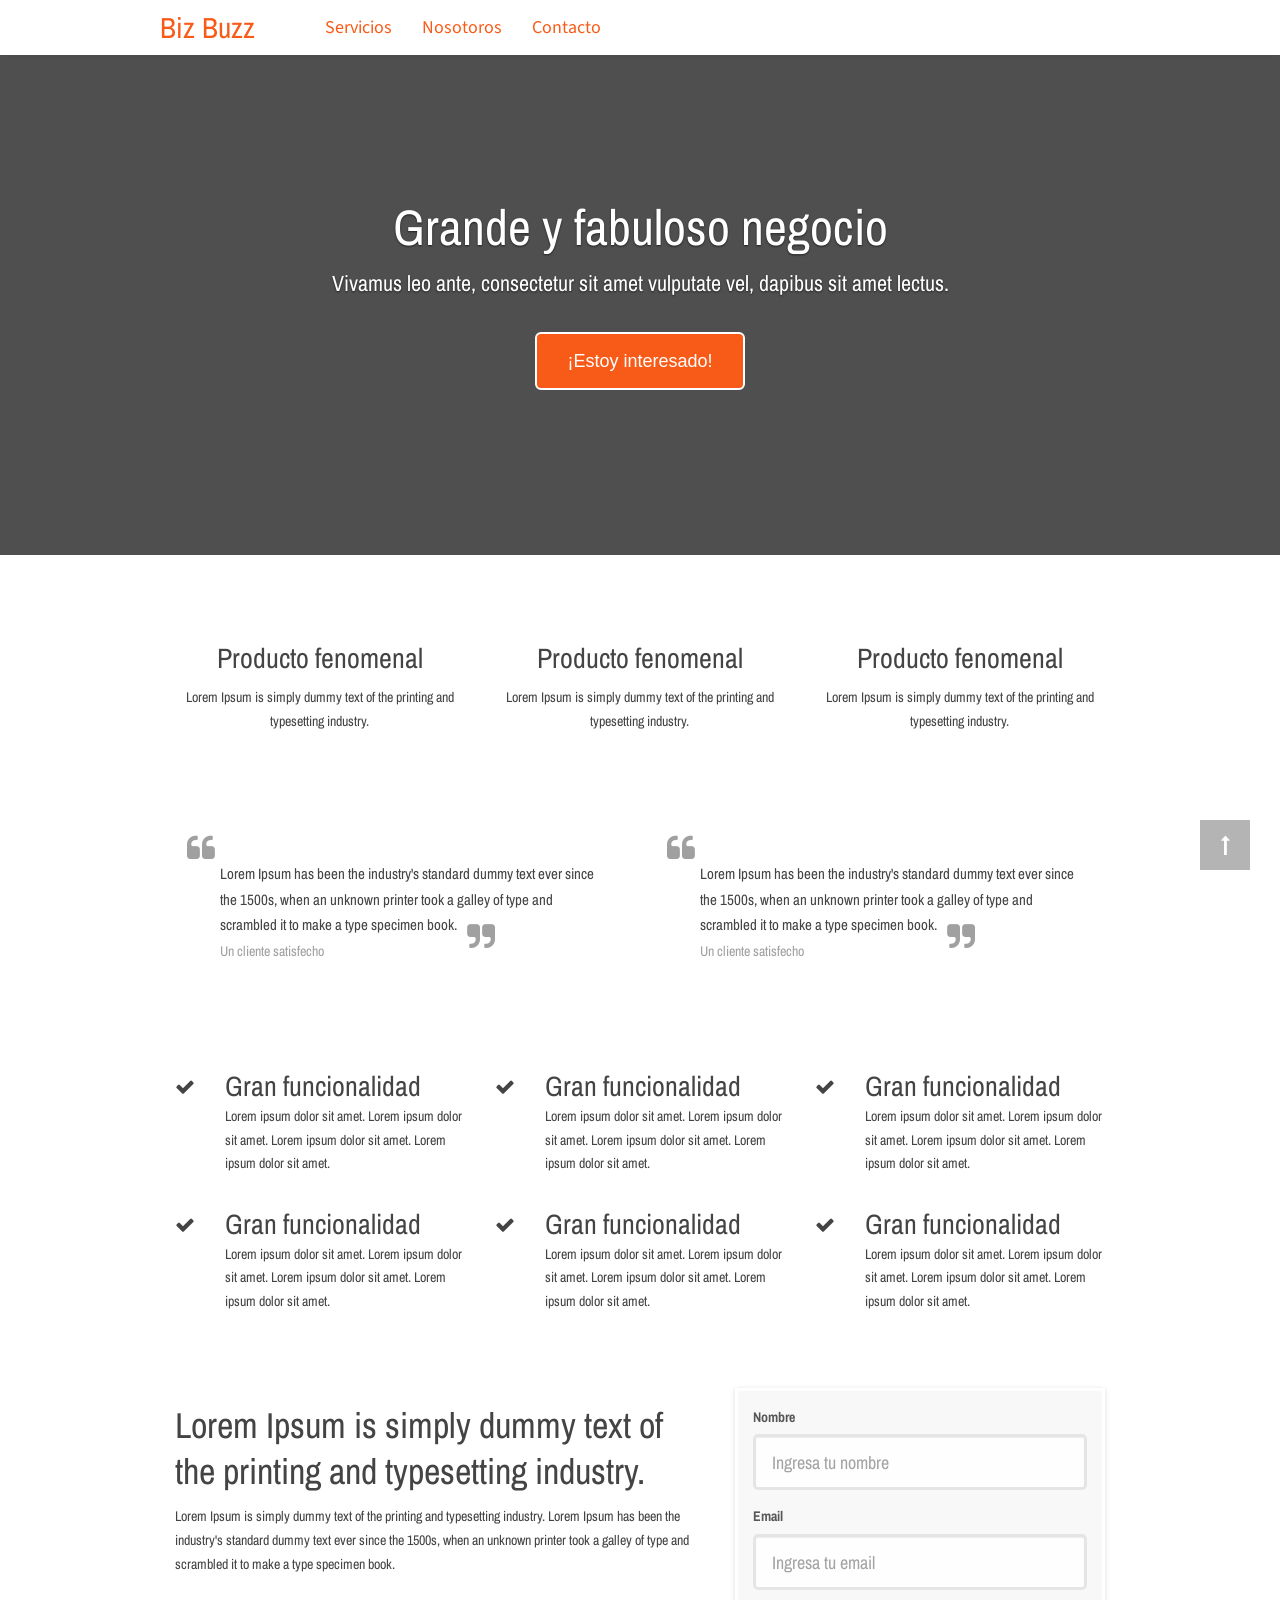
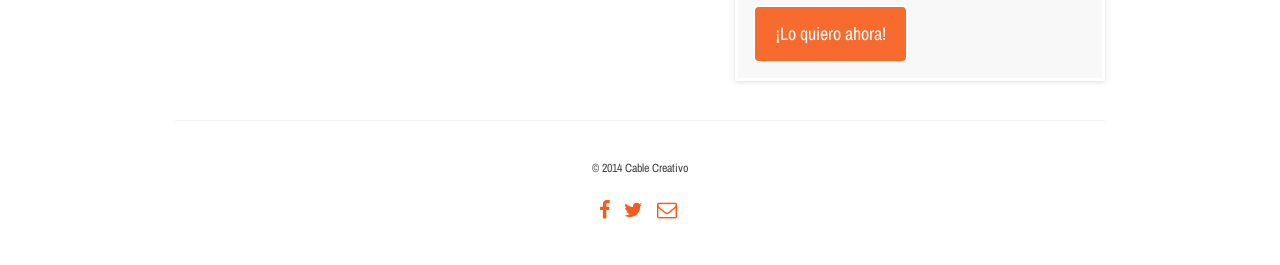
==== commit 98a8e954: "2 2" ====
--- a/index.html
+++ b/index.html
@@ -1,4 +1,223 @@
-<!DOCTYPE html>
-<!-- saved from url=(0026)https://www.staticaly.com/ -->
-<html class="js" lang="en_US"><head><meta http-equiv="Content-Type" content="text/html; charset=UTF-8"> <script type="text/javascript" async="" src="./Staticaly_files/analytics.js.descarga"></script><script type="text/javascript" async="" src="./Staticaly_files/a.js.descarga"></script><script>!function(e){e.className=e.className.replace(/\bno-js\b/,"js")}(document.documentElement);</script>  <meta name="viewport" content="width=device-width"> <meta name="apple-mobile-web-app-title" content="Staticaly"> <meta name="application-name" content="Staticaly"> <meta name="theme-color" content="#ffffff"> <title> Staticaly - Free CDN for Everyone! Load Project from GitHub, GitLab and Bitbucket more easier </title> <meta name="generator" content="Jekyll v3.7.4"> <meta property="og:title" content="Staticaly"> <meta property="og:locale" content="en_US"> <meta name="description" content="Staticaly is Free, Open Source CDN for GitHub, GitLab and Bitbucket with Advanced features so you can load your project more easier."> <meta property="og:description" content="Staticaly is Free, Open Source CDN for GitHub, GitLab and Bitbucket with Advanced features so you can load your project more easier."> <link rel="canonical" href="https://www.staticaly.com/"> <meta property="og:url" content="https://www.staticaly.com/"> <meta property="og:site_name" content="Staticaly"> <meta name="twitter:card" content="summary"> <meta name="twitter:site" content="@staticalyhq"> <meta name="twitter:creator" content="@fransallen"> <meta property="fb:admins" content="fransallen"> <meta property="article:publisher" content="staticaly"> <meta property="fb:app_id" content="1234"> <script type="application/ld+json">
-{"name":"Staticaly","description":"Staticaly is Free, Open Source CDN for GitHub, GitLab and Bitbucket with Advanced features so you can load your project more easier.","@type":"WebSite","url":"https://www.staticaly.com/","publisher":{"@type":"Organization","logo":{"@type":"ImageObject","url":"https://cdn.staticaly.com/img/www.staticaly.com/static/images/staticaly.png?w=92"}},"headline":"Staticaly","sameAs":["https://www.marsble.com/user/staticaly","https://twitter.com/staticalyhq","https://www.instagram.com/staticalyhq","https://www.facebook.com/staticaly","https://www.linkedin.com/company/staticaly","https://plus.google.com/+staticaly","https://github.com/staticaly"],"@context":"http://schema.org"}</script> <link rel="search" type="application/opensearchdescription+xml" href="https://www.staticaly.com/opensearch.xml" title="Staticaly"> <link rel="stylesheet" href="./Staticaly_files/css"> <link rel="stylesheet" href="./Staticaly_files/fontawesome-all.min.css"> <link rel="stylesheet" href="./Staticaly_files/app.css"> <link rel="icon" href="./Staticaly_files/staticaly.png"> <script src="./Staticaly_files/jquery.min.js.descarga"></script> <script>var cdn_domain="cdn.staticaly.com",datacenter_num="152+",main_cdn="CloudFlare, Fastly, StackPath, and CDN77";</script> </head> <body class="lo-special "> <div class="hidden"> <svg hidden="" aria-hidden="true"> <defs> <symbol viewBox="0 0 1440 120" id="wave"> <path d="M1440,21.2101911 L1440,120 L0,120 L0,21.2101911 C120,35.0700637 240,42 360,42 C480,42 600,35.0700637 720,21.2101911 C808.32779,12.416393 874.573633,6.87702029 918.737528,4.59207306 C972.491685,1.8109458 1026.24584,0.420382166 1080,0.420382166 C1200,0.420382166 1320,7.35031847 1440,21.2101911 Z"></path> </symbol> </defs> </svg> </div> <div class="app"> <div class="announcement"> <p> <i class="fa fa-bolt pink"></i> We Change Our Endpoints. <a href="https://blog.marsble.com/we-change-staticalys-endpoint/?utm_source=announcement&amp;utm_medium=header">Learn more</a> </p> </div> <header class="hd"> <h1 class="title"> <a href="https://www.staticaly.com/"> <img class="logo" src="./Staticaly_files/staticaly.png" alt="Staticaly" role="presentation"> Staticaly </a> </h1> <nav class="nav"> <ul> <li class="active"> <a href="https://www.staticaly.com/"><i class="fa fa-home prime"></i> Home</a> </li> <li> <a href="https://www.staticaly.com/imgpx"><i class="fa fa-bolt optimus"></i> Imgpx</a> </li> <li> <a href="https://www.staticaly.com/favicons"><i class="fa fa-heart pink"></i> Favicons</a> </li> <li> <a href="https://www.staticaly.com/sponsors"><i class="fa fa-award bumble"></i> Sponsors</a> </li> <li> <a href="https://www.staticaly.com/stats"><i class="fa fa-chart-pie bee"></i> Stats</a> </li> <li> <a href="https://www.staticaly.com/network"><i class="fa fa-globe sentinel"></i> Network</a> </li> <li> <a href="https://www.marsble.com/user/staticaly"><i class="fa fa-bookmark blue"></i> Blog</a> </li> </ul> </nav> </header> <section class="special bg bg-prime"> <div id="app" class="bd"> <div class="content"> <h2 class="hero"> Optimize your project and serves fast <i class="fa fa-bolt blue-light"></i>, easy, with Super Fast Global CDN! </h2> <div class="main"> <div class="inp-paste"> <p id="url-form"> <label for="url" class="offscreen">Project URL:</label> <input id="url" class="inp" type="url" value="" placeholder="Paste a GitHub, GitLab, Bitbucket file or gist URL here.." autofocus="" tabindex="1"> </p> </div> <div class="column"> <h2>Use this URL in <strong>production</strong></h2> <div class="inp-container"> <input id="url-prod" class="inp" placeholder="https://cdn.staticaly.com/gh/:user/:repo/:tag/:file" readonly="" tabindex="2"> <button id="url-prod-copy" class="inp-copy-button" data-clipboard-target="#url-prod" title="Copy URL" disabled="" style="display: inline-block;"> <i class="fa fa-copy"></i> </button> </div> <ul> <li> <p>No traffic limits or throttling. Files are served via <a class="white" href="https://www.staticaly.com/network">Super Fast Global CDN</a>.</p> </li> <li> <p>Use a specific tag or commit hash in the URL (not a branch). Files are cached permanently based on the URL.</p> </li> <li> <p>Load project from <strong>GitHub, GitLab and Bitbucket</strong> more easier!</p> </li> <li> <p>Files are cached in the browser for 1 year. Learn more about <a class="white" href="https://www.staticaly.com/network#cache">Cache Behavior</a>.</p> </li> </ul> </div> <div class="column"> <h2>Solution for your static files</h2> <img class="img-feature" src="./Staticaly_files/staticaly.svg" alt=""> </div> </div> </div> </div> </section> <div id="sponsors-optimus" class="main sponsors"> <small class="sponsor-title">Staticaly can't be running perfectly without Our Sponsors</small> <div class="column"> <a href="https://www.cloudflare.com/" target="_blank"><img src="./Staticaly_files/cloudflare.png" alt="CloudFlare"></a> </div> <div class="column"> <a href="https://www.dediserve.com/" target="_blank"><img style="margin-top:10px;" src="./Staticaly_files/dediserve-dark.svg" alt="DediServe"></a> </div> <div class="column"> <a href="https://www.cdn77.com/" target="_blank"><img style="margin-top:5px;" src="./Staticaly_files/cdn77.png" alt="CDN77"></a> </div> <div class="column"> <a href="https://www.cedexis.com/" target="_blank"><img src="./Staticaly_files/cedexis.png" alt="Cedexis"></a> </div> <div class="column"> <a href="https://www.fastly.com/" target="_blank"><img src="./Staticaly_files/fastly.png" alt="Fastly"></a> </div> <div class="column"> <a href="https://www.cloudkilat.com/" target="_blank"><img style="margin-top:5px;" src="./Staticaly_files/cloudkilat.png" alt="CloudKilat"></a> </div> </div> <div class="bd"> <div class="content"> <div class="main"> <div class="column"> <h3>Usage</h3> <p>Simple usage of Staticaly.</p> <code>https://cdn.staticaly.com/gh/:user/:repo/:tag/:file</code> </div> <div class="column"> <h3>Example</h3> <p>Load the production file of <strong>jQuery</strong> from GitHub</p> <div class="inp-container normal"> <input id="js-jquery" class="inp" value="https://cdn.staticaly.com/gh/jquery/jquery-dist/master/dist/jquery.min.js" readonly="" tabindex="2"> <button data-clipboard-target="#js-jquery" class="inp-copy-button" title="Copy URL"> <i class="fa fa-copy"></i> </button> </div> <p>And <strong>Bootstrap CSS</strong></p> <div class="inp-container normal"> <input id="css-bs" class="inp" value="https://cdn.staticaly.com/gh/twbs/bootstrap/v4-dev/dist/css/bootstrap.min.css" readonly="" tabindex="2"> <button data-clipboard-target="#css-bs" class="inp-copy-button" title="Copy URL"> <i class="fa fa-copy"></i> </button> </div> <p>Or <strong>Font Awesome CSS</strong></p> <div class="inp-container normal"> <input id="css-fa" class="inp" value="https://cdn.staticaly.com/gh/FortAwesome/Font-Awesome/master/web-fonts-with-css/css/fontawesome-all.min.css" readonly="" tabindex="2"> <button data-clipboard-target="#css-fa" class="inp-copy-button" title="Copy URL"> <i class="fa fa-copy"></i> </button> </div> </div> </div> <hr> <div class="main"> <div class="column img-feature"> <img src="./Staticaly_files/wordpress-logo.svg" alt="WordPress"> </div> <div class="column"> <h2>Staticaly for WordPress</h2> <p>Are you running a WordPress site? <strong>We got You!</strong><br> Staticaly Imgpx Plugin can be running on WordPresss site. With this plugin, you'll be able to:</p> <ul> <li>Load faster your images from 152+ datacenter on the earth</li> <li>Edit and crop images on the fly</li> <li>Minify the images</li> <li>Decrease origin server loads</li> </ul> <div class="center"> <a class="btn" href="https://www.staticaly.com/go/wp-plugin">Install <i class="fa fa-cloud-download-alt"></i></a> <a class="btn" href="https://www.staticaly.com/imgpx#docs">Docs</a> </div> </div> </div> <hr> <div class="main"> <div class="column"> <h3><i class="fa fa-bolt optimus"></i> Imgpx</h3> <p>Imgpx is an image proxy that can be used to get every images on the web. It's fast and advanced.</p> <a class="btn" href="https://www.staticaly.com/imgpx">Get App <i class="fa fa-arrow-right"></i></a> </div> <div class="column"> <h3><i class="fa fa-heart pink"></i> Favicons</h3> <p>Staticaly Favicons API can be used for getting a favicon from external domain.</p> <a class="btn" href="https://www.staticaly.com/favicons">Get App <i class="fa fa-arrow-right"></i></a> </div> <div class="column"> <h3><i class="fa fa-chart-pie bumble"></i> Statistics Usage</h3> <p>1000+ hits/month and counting. Learn more about Staticaly Statistics usage.</p> <a class="btn" href="https://www.staticaly.com/stats">See Traffic <i class="fa fa-arrow-right"></i></a> </div> <div class="column"> <h3><i class="fa fa-globe sentinel"></i> Our Network</h3> <p>Staticaly is running on <strong>Multiple CDN</strong> like <script>document.write(main_cdn);</script>CloudFlare, Fastly, StackPath, and CDN77.</p> <a class="btn" href="https://www.staticaly.com/network">Learn More <i class="fa fa-arrow-right"></i></a> </div> </div> </div> </div> <section class="bg bg-blue"> <div class="bd"> <div class="content"> <div id="promo" class="main"> <div class="column"> <h2><i class="fa fa-award"></i> Make the project more better!</h2> <p>Staticaly is Free, Open Source CDN for GitHub, GitLab and Bitbucket with Advanced features so you can load your project more easier.</p> <a class="btn btn-white" href="https://www.staticaly.com/become-a-sponsor">Become A Sponsor <i class="fa fa-bolt"></i></a> </div> <div class="column"> <h2><i class="fa fa-envelope-open"></i> Join our Mailing lists today!</h2> <form action="https://marsble.us18.list-manage.com/subscribe/post?u=4dfd4ae04677bf4f6248182fc&amp;id=397ea962f2" method="post"> <p>Don't miss up any news and updates from Staticaly.</p> <input class="inp" type="email" placeholder="you@example.com" name="EMAIL" required=""> <button class="btn btn-white" type"submit"="">Sign Up <i class="fa fa-arrow-right"></i></button> </form> </div> </div> </div> </div> </section> <footer class="ft"> <p class="link"> © 2018 <a href="https://www.staticaly.com/">Staticaly</a> • <a href="https://www.staticaly.com/about">About</a> • <a href="https://www.staticaly.com/privacy">Privacy</a> • <a href="https://www.staticaly.com/about#abuse">Abuse</a> • <a href="https://www.staticaly.com/contact">Contact</a> </p> <p class="link right social"> <a href="https://www.marsble.com/user/staticaly" target="_blank "><i class="fa fa-rss"></i></a> <a href="https://github.com/marsble/staticaly" target="_blank "><i class="fab fa-github"></i></a> <a href="https://twitter.com/staticalyhq" target="_blank "><i class="fab fa-twitter"></i></a> <a href="https://www.instagram.com/staticalyhq" target="_blank "><i class="fab fa-instagram"></i></a> <a href="https://www.facebook.com/staticaly" target="_blank "><i class="fab fa-facebook"></i></a> </p> </footer> </div> <script>function getQuery(e){for(var r=window.location.search.substring(1),t=r.split("&"),n=0;n<t.length;n++){var u=t[n].split("=");if(u[0]==e)return u[1]}return!1}getQuery("url")&&(document.getElementById("url").value=decodeURIComponent(getQuery("url")));</script> <script>console.log("%cHowdy, devs!","color:#4285f4;font-size:xx-large;font-weight:bold;"),console.log("%cI'm Staticalybot, wanna come and join the team?, https://www.staticaly.com/contact?subject=JoinTheTeam","color:#444;font-size:large;font-weight:bold;");</script> <script src="./Staticaly_files/bundle.js.descarga"></script> <script src="./Staticaly_files/app.js.descarga"></script> <script>var Countly=Countly||{};Countly.q=Countly.q||[],Countly.app_key="921b301945cfd2a048e13a9d1a1b67a86be4b8c8",Countly.url="https://pixel.marsble.com",Countly.q.push(["track_sessions"]),Countly.q.push(["track_pageview"]),Countly.q.push(["track_clicks"]),Countly.q.push(["track_scrolls"]),Countly.q.push(["track_errors"]),Countly.q.push(["track_links"]),Countly.q.push(["track_forms"]),Countly.q.push(["collect_from_forms"]),function(){var t=document.createElement("script");t.type="text/javascript",t.async=!0,t.src="https://static.marsble.com/js/sdk/web/a.js",t.onload=function(){Countly.init()};var s=document.getElementsByTagName("script")[0];s.parentNode.insertBefore(t,s)}();</script> <noscript><img src='//pixel.marsble.com/pixel.png?app_key=921b301945cfd2a048e13a9d1a1b67a86be4b8c8&begin_session=1'></noscript> <script async="" src="./Staticaly_files/js"></script> <script>function gtag(){dataLayer.push(arguments)}window.dataLayer=window.dataLayer||[],gtag("js",new Date),gtag("config","UA-74801412-7");</script> <noscript> <div class="announcement"> <p>Can only work with js!</p> </div> </noscript>  </body></html>+<!DOCTYPE HTML>
+<html>
+    <head>
+        <meta charset="utf-8">
+        <title>Biz Buzz - Plantilla bootstrap 3 responsive para negocio</title>
+        <meta name="viewport" content="width=device-width, initial-scale=1.0">
+        <meta name="description" content="">
+        <link href="scripts/bootstrap/css/bootstrap.min.css" rel="stylesheet">
+        <link href="https://netdna.bootstrapcdn.com/font-awesome/4.0.3/css/font-awesome.css" rel="stylesheet">
+        <link href="assets/stylesheet.css" rel="stylesheet" type="text/css"/>
+        <link href="https://fonts.googleapis.com/css?family=Archivo+Narrow|Source+Sans+Pro:200" rel="stylesheet" type="text/css">
+        <link href="scripts/parallax/simpleparallax.css" rel="stylesheet">
+        <style>
+            #header-full .header-content {margin-top:15%}
+        </style>
+        <!-- HTML5 shim and Respond.js IE8 support of HTML5 elements and media queries -->
+        <!--[if lt IE 9]>
+        <script src="scripts/html5shiv.js"></script>
+        <script src="scripts/respond.min.js"></script>
+        <style>.container {max-width: 960px}</style>
+        <![endif]-->
+    </head>
+    <body>
+        <header class="navbar navbar-fixed-top" role="banner">
+            <div class="container">
+                <div class="navbar-header">
+                    <button class="navbar-toggle collapsed" type="button" data-toggle="collapse" data-target=".navbar-collapse">
+                    <i class="fa fa-bars"></i>
+                    </button>
+                    <a class="navbar-brand sitename" href="#">Biz Buzz</a>		
+                </div>
+                <nav class="sitenav collapse navbar-collapse bs-navbar-collapse" role="navigation">
+                    <ul class="nav navbar-nav">
+                        <li><a href="#">Servicios</a></li>
+                        <li><a href="#">Nosotoros</a></li>
+                        <li><a href="#">Contacto</a></li>
+                    </ul>
+                </nav>
+            </div>
+        </header>
+        <div id="header-full" class="header-parallax" data-module-id="3" data-img-enabled="true" data-img-file="assets/2383_z3y7qw.jpg" style="background-image: url(assets/2383_z3y7qw.jpg); background-position: 50% 0px;">
+            <div class="container" style="margin-left: auto; margin-right: auto;">
+                <div class="header-content">
+                    <div class="header-caption center">
+                        <h3>Grande y fabuloso negocio</h3>
+                        <br>
+                        <p>Vivamus leo ante, consectetur sit amet vulputate vel, dapibus sit amet lectus.<br></p>
+                        <div class="section">
+                            <a href="#contact_form" class="btn btn-primary btn-lg btn-border">&nbsp; ¡Estoy interesado! &nbsp;</a>
+                        </div>
+                    </div>
+                </div>
+            </div>
+        </div>
+        <div id="content-full">
+            <div class="container cont-main">
+                <div class="transparent-bg"></div>
+                <div id="boxed-area" class="page-content">
+                    <div class="row">
+                        <div class="col-lg-4">
+                            <div class="center">
+                                <img src="http://placehold.it/170x170/C0DA2C/ffffff&amp;text=imagen" alt="" class="img-circle mg3">
+                                <h4>Producto fenomenal</h4>
+                                <p>Lorem Ipsum is simply dummy text of the printing and typesetting industry.</p>
+                            </div>
+                        </div>
+                        <div class="col-lg-4">
+                            <div class="center">
+                                <img src="http://placehold.it/170x170/C82647/ffffff&amp;text=imagen" alt="" class="img-circle mg3">
+                                <h4>Producto fenomenal</h4>
+                                <p>Lorem Ipsum is simply dummy text of the printing and typesetting industry.</p>
+                            </div>
+                        </div>
+                        <div class="col-lg-4">
+                            <div class="center">
+                                <img src="http://placehold.it/170x170/24CADA/ffffff&amp;text=imagen" alt="" class="img-circle mg3">
+                                <h4>Producto fenomenal</h4>
+                                <p>Lorem Ipsum is simply dummy text of the printing and typesetting industry.</p>
+                            </div>
+                        </div>
+                    </div>
+                    <div class="row">
+                        <div class="col-lg-6">
+                            <div class="quote">
+                                <i class="fa fa-quote-left"></i>
+                                <div>
+                                    <span class="section">Lorem Ipsum has been the industry's standard dummy text ever since the 1500s, when an unknown printer took a galley of type and scrambled it to make a type specimen book.</span>
+                                    <i class="fa fa-quote-right"></i>
+                                </div>
+                                <small class="section">Un cliente satisfecho</small>
+                            </div>
+                        </div>
+                        <div class="col-lg-6">
+                            <div class="quote">
+                                <i class="fa fa-quote-left"></i>
+                                <div>
+                                    <span class="section">Lorem Ipsum has been the industry's standard dummy text ever since the 1500s, when an unknown printer took a galley of type and scrambled it to make a type specimen book.</span>
+                                    <i class="fa fa-quote-right"></i>
+                                </div>
+                                <small class="section">Un cliente satisfecho</small>
+                            </div>
+                        </div>
+                    </div>
+                    <div class="row">
+                        <div class="col-lg-12"><br><br></div>
+                    </div>
+                    <div class="row">
+                        <div class="col-lg-4">
+                            <div class="list">
+                                <div>
+                                    <i class="fa fa-check"></i>
+                                    <h4>Gran funcionalidad</h4>
+                                    <div class="section">Lorem ipsum dolor sit amet.&nbsp;<span style="letter-spacing: 0px; line-height: 1.7;">Lorem ipsum dolor sit amet.&nbsp;</span><span style="letter-spacing: 0px; line-height: 1.7;">Lorem ipsum dolor sit amet.&nbsp;</span><span style="letter-spacing: 0px; line-height: 1.7;">Lorem ipsum dolor sit amet.</span></div>
+                                </div>
+                            </div>
+                        </div>
+                        <div class="col-lg-4">
+                            <div class="list">
+                                <div>
+                                    <i class="fa fa-check"></i>
+                                    <h4>Gran funcionalidad</h4>
+                                    <div class="section">Lorem ipsum dolor sit amet.&nbsp;<span style="letter-spacing: 0px; line-height: 1.7;">Lorem ipsum dolor sit amet.&nbsp;</span><span style="letter-spacing: 0px; line-height: 1.7;">Lorem ipsum dolor sit amet.&nbsp;</span><span style="letter-spacing: 0px; line-height: 1.7;">Lorem ipsum dolor sit amet.</span><br></div>
+                                </div>
+                            </div>
+                        </div>
+                        <div class="col-lg-4">
+                            <div class="list">
+                                <div>
+                                    <i class="fa fa-check"></i>
+                                    <h4>Gran funcionalidad</h4>
+                                    <div class="section">Lorem ipsum dolor sit amet.&nbsp;<span style="letter-spacing: 0px; line-height: 1.7;">Lorem ipsum dolor sit amet.&nbsp;</span><span style="letter-spacing: 0px; line-height: 1.7;">Lorem ipsum dolor sit amet.&nbsp;</span><span style="letter-spacing: 0px; line-height: 1.7;">Lorem ipsum dolor sit amet.</span><br></div>
+                                </div>
+                            </div>
+                        </div>
+                    </div>
+                    <div class="row">
+                        <div class="col-lg-4">
+                            <div class="list">
+                                <div>
+                                    <i class="fa fa-check"></i>
+                                    <h4>Gran funcionalidad</h4>
+                                    <div class="section">Lorem ipsum dolor sit amet.&nbsp;<span style="letter-spacing: 0px; line-height: 1.7;">Lorem ipsum dolor sit amet.&nbsp;</span><span style="letter-spacing: 0px; line-height: 1.7;">Lorem ipsum dolor sit amet.&nbsp;</span><span style="letter-spacing: 0px; line-height: 1.7;">Lorem ipsum dolor sit amet.</span><br></div>
+                                </div>
+                            </div>
+                        </div>
+                        <div class="col-lg-4">
+                            <div class="list">
+                                <div>
+                                    <i class="fa fa-check"></i>
+                                    <h4>Gran funcionalidad</h4>
+                                    <div class="section">Lorem ipsum dolor sit amet.&nbsp;<span style="letter-spacing: 0px; line-height: 1.7;">Lorem ipsum dolor sit amet.&nbsp;</span><span style="letter-spacing: 0px; line-height: 1.7;">Lorem ipsum dolor sit amet.&nbsp;</span><span style="letter-spacing: 0px; line-height: 1.7;">Lorem ipsum dolor sit amet.</span><br></div>
+                                </div>
+                            </div>
+                        </div>
+                        <div class="col-lg-4">
+                            <div class="list">
+                                <div>
+                                    <i class="fa fa-check"></i>
+                                    <h4>Gran funcionalidad</h4>
+                                    <div class="section">Lorem ipsum dolor sit amet.&nbsp;<span style="letter-spacing: 0px; line-height: 1.7;">Lorem ipsum dolor sit amet.&nbsp;</span><span style="letter-spacing: 0px; line-height: 1.7;">Lorem ipsum dolor sit amet.&nbsp;</span><span style="letter-spacing: 0px; line-height: 1.7;">Lorem ipsum dolor sit amet.</span><br></div>
+                                </div>
+                            </div>
+                        </div>
+                    </div>
+                    <div class="row">
+                        <div class="col-lg-12"><br><br></div>
+                    </div>
+                    <div class="row">
+                        <div class="col-lg-7">
+                            <h3>Lorem Ipsum is simply dummy text of the printing and typesetting industry.</h3>
+                            <p>Lorem Ipsum is simply dummy text of the printing and typesetting industry. Lorem Ipsum has been the industry's standard dummy text ever since the 1500s, when an unknown printer took a galley of type and scrambled it to make a type specimen book.</p>
+                        </div>
+                        <div class="col-lg-5">
+                            <div class="sidebox">
+                                <a name="contact_form"></a>
+                                <form role="form">
+                                    <div class="form-group">
+                                        <label for="name1">Nombre</label><input type="text" class="form-control input-lg" id="name1" name="name1" placeholder="Ingresa tu nombre">
+                                    </div>
+                                    <div class="form-group">
+                                        <label for="email1">Email</label><input type="email" class="form-control input-lg" id="email1" name="email1" placeholder="Ingresa tu email">
+                                    </div>
+                                    <button type="button" class="btn btn-primary btn-lg btn-border section">¡Lo quiero ahora!</button>
+                                </form>
+                            </div>
+                        </div>
+                    </div>
+                    <div id="sitefooter" class="row">
+                        <div class="col-lg-12">
+                            <hr>
+                            <p class="center"><small>© 2014 Cable Creativo</small></p>
+                            <p class="social-links center">
+                                <a href="https://www.facebook.com/gratisDyC" target="_blank" data-toggle="tooltip" data-placement="top" title="" data-original-title="Facebook"><i class="fa fa-facebook"></i></a> &nbsp; 
+                                <a href="https://twitter.com/cablecreativo" target="_blank" data-toggle="tooltip" data-placement="top" title="" data-original-title="Twitter"><i class="fa fa-twitter"></i></a> &nbsp; 
+                                <a href="http://cablecreativo.com/contacto/" target="_blank" data-toggle="tooltip" data-placement="top" title="" data-original-title="Email"><i class="fa fa-envelope-o"></i></a>
+                            </p>
+                        </div>
+                    </div>
+                </div>
+            </div>
+        </div>
+        <script src="scripts/jquery-1.10.2.min.js"></script>
+        <script src="scripts/bootstrap/js/bootstrap.min.js"></script>
+        <img src="assets/landscape-bg.jpg" class="bg" style="display:none" onload="this.style.display='block'">
+        <script src="scripts/default.js" type="text/javascript"></script>
+        <script>
+            jQuery(document).ready(function ($) {
+            	init()
+            });
+            function init(){
+            	$("[data-toggle=tooltip], .showtip").tooltip();
+            	$("[data-toggle=popover]").popover();
+            	$('.dropdown').on('show.bs.dropdown', function(){
+            		$(this).find('.dropdown-menu').slideDown(250);
+            	});
+            	$('.dropdown').on('hide.bs.dropdown', function(){
+            		$('.dropdown-menu').slideUp();
+            	});
+            }
+        </script>
+        <script src="scripts/parallax/simpleparallax.js" type="text/javascript"></script>
+    </body>
+</html>
--- a/assets/stylesheet.css
+++ b/assets/stylesheet.css
@@ -0,0 +1,742 @@
+
+/* BASE STYLESHEET */
+
+body {
+	padding-top:55px;
+}
+.navbar-fixed-top {
+	position:fixed;
+	top:0px;left:0;right:0; 
+	z-index: 999;
+}
+.container {
+	position: relative;
+	max-width: 960px;
+	margin-left: ;
+	margin-right: ;
+} 
+.cont-main {
+	margin-top: 50px;
+	margin-bottom: 50px;
+}
+@media (max-width: 979px) {
+	.cont-main {
+		margin-top: auto; /* boxed goes to full */
+		margin-bottom: auto;
+	}
+}
+#boxed-area {
+	padding-top: 45px;
+	padding-left: 40px;
+	padding-right: 40px;
+	padding-bottom: 20px;
+}
+.transparent-bg {
+	position: absolute;
+	top: 0;
+	left: 0;
+	width: 100%;
+	height: 100%;
+	zoom: 1;
+	-moz-box-shadow: rgba(0, 0, 0, 0.298039) 0px 1px 4px; 
+	-webkit-box-shadow: rgba(0, 0, 0, 0.298039) 0px 1px 4px; 
+	box-shadow: rgba(0, 0, 0, 0.298039) 0px 1px 4px; 
+	background-color:#fff;
+	opacity:0.98; 
+	border-radius: 0px;
+	/* z-index:-1; */
+}
+img.bg {
+	min-height: 100%;
+	min-width: 1024px;
+	width: 100%;
+	height: auto;
+	top: 0;
+	left: 0;
+	z-index:-2;
+	position: fixed;
+}
+
+
+
+/* CONTENT */
+
+:focus {
+	outline: none;
+}
+.page-content {
+	font-family: Archivo Narrow, sans-serif;
+	font-size: 14px;
+	font-weight: 300;
+	line-height: 1.7;
+	color:#444444;	
+	letter-spacing:0px;
+	text-transform:none;
+}
+.page-content p {
+	text-shadow:none;
+	background:none;
+	opacity:1;
+	padding:0;	
+	margin:0 0 20px;
+}
+.page-content .row > div > ul, .page-content .row > div > ol {
+	margin:0 auto 20px;
+}
+.page-content li ul, .page-content li ol  {
+	margin:10px auto;
+}
+.page-content a {
+	color: #f85b18;
+}
+.page-content a:hover, .page-content a:focus {
+	color: #f85b18;
+}
+
+.page-content hr {
+	border-top:transparent 1px solid;
+	border-bottom:#bdbdbd 1px solid;
+	opacity:0.2
+}
+
+/* Headings */
+h1, h2, h3, h4, h5, h6{
+	font-family: Archivo Narrow, sans-serif; 
+	font-weight: 300;
+	line-height: 1.3;
+	color:#444444;
+	/* -webkit-margin-before: 2px !important;  Overide user agent stylesheet */
+}
+.page-content h1 {font-size: 48px;letter-spacing:0px;text-transform:none;text-shadow: none;background: none;opacity: 1;padding: 0;}
+.page-content h2 {font-size: 42px;letter-spacing:0px;text-transform:none;text-shadow: none;background: none;opacity: 1;padding: 0;}
+.page-content h3 {font-size: 36px;letter-spacing:0px;text-transform:none;text-shadow: none;background: none;opacity: 1;padding: 0;}
+.page-content h4 {font-size: 28px;letter-spacing:0px;text-transform:none;text-shadow: none;background: none;opacity: 1;padding: 0;}
+.page-content h5 {font-size: 22px;letter-spacing:0px;text-transform:none;text-shadow: none;background: none;opacity: 1;padding: 0;}
+.page-content h6 {font-size: 18px;letter-spacing:0px;text-transform:none;text-shadow: none;background: none;opacity: 1;padding: 0;}
+
+/* SiteName */
+a.sitename {
+	font-family: Archivo Narrow, sans-serif;
+	font-size: 29px;
+	line-height: 20px;
+	color:#f85b18;
+	letter-spacing:0;
+	text-shadow:none;
+	background:none;
+	opacity:1;
+	padding:0;
+	text-transform:none;
+	text-decoration:none;
+	white-space: nowrap;
+}
+a.sitename:hover, a.sitename:focus {
+	color:#f85b18;
+	outline: none;
+}
+.topcover .navbar a.sitename {padding: 18px 40px 14px 20px !important;}
+
+/* Menu */
+nav.sitenav ul li a {
+	font-family: Source Sans Pro, sans-serif;
+	font-size: 18px;
+	line-height: 20px;
+	color:#f85b18;
+	letter-spacing:0;
+	text-transform:none;
+}
+
+/* Display Text */
+.display {
+	margin-bottom:10px;
+	margin-bottom:35px;
+}
+.display h2 {
+	font-family: Source Sans Pro, sans-serif;
+	font-size: 50px;
+	line-height: 1.3;
+	color:#f85b18;
+	text-shadow: none;
+	background: none;
+	opacity: 1;
+	padding: 0;
+	letter-spacing:0;
+	text-transform:none;
+}
+.display h3 {
+	font-family: Source Sans Pro, sans-serif;
+	font-size: 20px;
+	line-height: 1.3;
+	color:#ACACAC;
+	text-shadow: none;
+	background: none;
+	opacity: 1;
+	padding: 0;
+	letter-spacing:0;
+	text-transform:none;
+}
+
+/* Header Caption */
+.header-caption h3 {
+	display: inline-block;
+	font-family: Archivo Narrow, sans-serif;
+	font-size: 50px;
+	line-height: 1.3;
+	color: #ffffff;
+	letter-spacing:0;
+	text-transform:none;
+	text-shadow: 0 1px 2px rgba(0,0,0,0.6);
+	background: none;
+	opacity: 1;
+	padding: 0;
+	margin: 0 0 5px;
+}
+.header-caption p {
+	display: inline-block;
+	font-family: Archivo Narrow, sans-serif;
+	font-size: 22px;
+	line-height: 1.7;
+	color: #ffffff;
+	letter-spacing:0;
+	text-transform:none;
+	text-shadow: 0 1px 2px rgba(0,0,0,0.6);
+	background: none;
+	opacity: 1;
+	padding: 0;
+	margin: 0 0 15px;
+}
+.header-caption a.btn {
+	margin: 15px 0 0;
+	text-shadow:none;
+}
+.overimg {
+	position:absolute;
+	top:55%;
+	width:90%;
+	left:5%;
+	margin-top:-40px;
+}
+.overimg2 {
+	position:absolute;
+	top:67%;
+	width:90%;
+	left:5%;
+	margin-top:-40px;
+}
+@media (max-width: 767px) {
+	.overimg {top:30%;}
+	.overimg2 {top:30%;}
+	.header-caption h3 {font-size:30px}
+	.header-caption p {font-size:12px}
+}
+
+/* Responsive Menu */
+.sitenav.right ul, .sitenav.center ul {
+	display:inline-block;
+	margin: 0;
+	padding:0;
+}
+.sitenav.right li, .sitenav.center li {
+	float:left; 
+	display:inline;
+}
+.sitenav.right li:not(:last-child), .sitenav.center li:not(:last-child) { 
+	margin-right:35px;
+}
+.sitenav .active a {
+	color:inherit !important
+}
+.mobile-nav {
+	display:none;
+	width: 100%;
+	padding: 0 0 12px;
+	text-align:center;
+	padding:5px 0 20px;
+	text-decoration:none !important;
+}
+@media only screen and (max-width: 640px) {
+	.right ul, .sitenav.center ul {display:none;border-top:#eee 1px solid;}
+	.sitenav.right li, .sitenav.center li {float:none;display:block;text-align:center;padding: 10px 0 10px;margin:0 !important;border-bottom:#eee 1px solid;}
+	.mobile-nav  {display:block;text-decoration:none;}
+}
+/* Responsive Image */
+img {
+	max-width:100%;
+	height:auto;
+	width:auto;
+	-moz-box-sizing:border-box;
+	-webkit-box-sizing:border-box;
+	box-sizing:border-box;
+}
+
+/* Responsive Video from Zurb Foundation. Copyright (c) 2011 ZURB, http://www.zurb.com/ License: MIT */
+.flex-video {position:relative;padding-top:25px;padding-bottom:67.5%;height:0;margin-bottom:25px;overflow: hidden;max-height:450px}
+.flex-video.widescreen {padding-bottom:57.25%;}
+.flex-video.vimeo {padding-top:0;}
+.flex-video iframe, .flex-video object, .flex-video embed {position:absolute;top:0;left:0;width:100%;height:100%;border:none;}
+@media only screen and (max-device-width: 800px), only screen and (device-width: 1024px) and (device-height: 600px), only screen and (width: 1280px) and (orientation: landscape), only screen and (device-width: 800px), only screen and (max-width: 767px) {
+	.flex-video { 
+		padding-top: 0; 
+	}
+}
+
+/* BOOTSTRAP OVERIDE (To give blue & flat look */
+
+/* Modal */
+.modal-dialog {padding-top:100px}
+.modal-backdrop {background-color:#ffffff}
+.modal-backdrop, .modal-backdrop.fade.in {opacity: 0.9;filter: alpha(opacity=90);}
+.modal-header h3 {
+	font-family: Helvetica Neue,Helvetica,Arial,sans-serif;
+	text-transform: uppercase;
+	font-size: 18px;
+	margin-left: 4px;
+	color: #333;
+}
+.modal-content  {border: none; border-radius:4px;
+	-webkit-box-shadow: 0 4px 23px 0 rgba(0, 0, 0, 0.15), 0 2px 6px rgba(0,0,0,0.15);
+	-moz-box-shadow: 0 4px 23px 0 rgba(0, 0, 0, 0.15), 0 2px 6px rgba(0,0,0,0.15);
+	box-shadow: 0 4px 23px 0 rgba(0, 0, 0, 0.15), 0 2px 6px rgba(0,0,0,0.15);}
+.modal-footer {border-top:none;background-color:#f2f2f2;border-bottom-left-radius:4px;border-bottom-right-radius:4px;}
+.modal-footer .btn {padding: 10px 15px; line-height:1.7;font-size:11px !important;letter-spacing:2px !important;text-transform:uppercase !important;}
+
+/* Carousel */
+.carousel-control .icon-prev, .carousel-control .icon-next {color:#fff;line-height:1 !important;}
+.carousel-control.right {
+	background-image: -webkit-gradient(linear,0 top,100% top,from(rgba(0,0,0,0.0001)),to(rgba(0,0,0,0.3)));
+	background-image: -webkit-linear-gradient(left,color-stop(rgba(0,0,0,0.0001) 0),color-stop(rgba(0,0,0,0.3) 100%));
+	background-image: -moz-linear-gradient(left,rgba(0,0,0,0.0001) 0,rgba(0,0,0,0.3) 100%);
+	background-image: linear-gradient(to right,rgba(0,0,0,0.0001) 0,rgba(0,0,0,0.3) 100%);
+}
+.carousel-control.left {
+	background-image: -webkit-gradient(linear,0 top,100% top,from(rgba(0,0,0,0.3)),to(rgba(0,0,0,0.0001)));
+	background-image: -webkit-linear-gradient(left,color-stop(rgba(0,0,0,0.3) 0),color-stop(rgba(0,0,0,0.0001) 100%));
+	background-image: -moz-linear-gradient(left,rgba(0,0,0,0.3) 0,rgba(0,0,0,0.0001) 100%);
+	background-image: linear-gradient(to right,rgba(0,0,0,0.3) 0,rgba(0,0,0,0.0001) 100%);
+	background-repeat: repeat-x;
+}
+.carousel-control {
+	text-shadow: 0 1px 2px rgba(0,0,0,1);
+}
+.carousel-indicators li {
+	box-shadow: rgba(0, 0, 0, 0.09) 0px 2px 5px;
+}
+.carousel-control {
+	opacity: .2; filter: alpha(opacity=20);
+}
+.carousel-control:hover, .carousel-control:focus {
+	opacity: .25; filter: alpha(opacity=25);
+}
+
+/* Carousel (Fading) */
+.carousel.carousel-fade .item {
+	-webkit-transition: opacity .7s ease-in-out;
+	-moz-transition: opacity .7s ease-in-out;
+	-ms-transition: opacity .7s ease-in-out;
+	-o-transition: opacity .7s ease-in-out;
+	transition: opacity .7s ease-in-out;
+}
+.carousel.carousel-fade .active.left,
+.carousel.carousel-fade .active.right {
+	left: 0;
+	z-index: 2;
+	opacity: 0;
+	filter: alpha(opacity=0);
+}
+.carousel.carousel-fade .next,
+.carousel.carousel-fade .prev {
+	left: 0;
+	z-index: 1;
+}
+.carousel.carousel-fade .carousel-control {
+	z-index: 3;
+}
+
+
+/* Buttons */
+.btn{
+	border:none;
+	background-image:none;
+	} 
+.btn.active, .btn:active {
+	-webkit-box-shadow: inset 0 3px 8px rgba(0,0,0,0.03), 0 1px 2px rgba(0,0,0,.03);
+	-moz-box-shadow: inset 0 3px 8px rgba(0,0,0,0.03), 0 1px 2px rgba(0,0,0,.03);
+	box-shadow: inset 0 3px 8px rgba(0,0,0,0.03), 0 1px 2px rgba(0,0,0,.03);	
+	}
+.btn-default, a.btn-default {color:#333333;background-color:#e4e4e4;}
+.btn-default:hover, .btn-default:focus, a.btn-default:hover, a.btn-default:focus {color:#333333;background-color:#e9e9e9;}
+.btn-default.active, .btn-default:active, a.btn-default.active, a.btn-default:active {color:#333333;background-color:#dddddd;}
+.btn-primary.disabled, .btn-primary[disabled], fieldset[disabled] .btn-primary, .btn-primary.disabled:hover, .btn-primary[disabled]:hover, fieldset[disabled] .btn-primary:hover, .btn-primary.disabled:focus, .btn-primary[disabled]:focus, fieldset[disabled] .btn-primary:focus, .btn-primary.disabled:active, .btn-primary[disabled]:active, fieldset[disabled] .btn-primary:active, .btn-primary.disabled.active, .btn-primary[disabled].active, fieldset[disabled] .btn-primary.active {
+	background-color: #f85b18;
+	border-color: #f85b18;
+}
+.btn-primary, a.btn-primary {color:#ffffff;background-color:#f85b18;}.btn-primary:hover, .btn-primary:focus, a.btn-primary:hover, a.btn-primary:focus {color:#ffffff;background-color:#ff6019;}.btn-primary.active, .btn-primary:active, a.btn-primary.active, a.btn-primary:active, .open .dropdown-toggle.btn-primary {color:#ffffff;background-color:#ec5617;}
+
+/* Form */
+textarea, input[type="text"], input[type="password"], input[type="datetime"], input[type="datetime-local"], input[type="date"], input[type="month"], input[type="time"], input[type="week"], input[type="number"], input[type="email"], input[type="url"], input[type="search"], input[type="tel"], input[type="color"], .uneditable-input {
+	border: #e3e3e3 3px solid;
+	background-color: rgba(255, 255, 255, 0.9);
+	height: 38px;
+	padding: 8px 12px;
+	border-radius: 5px;
+	font-size: 13px; 
+	line-height: 1.5;
+	color: #555;
+}
+textarea.form-control, select.form-control {
+	border: #e3e3e3 3px solid;
+}
+.form-control {
+	height: 34px;
+	padding: 6px 12px;
+	font-size: 14px;
+}
+.input-group-lg>.form-control, .input-group-lg>.input-group-addon, .input-group-lg>.input-group-btn>.btn {
+	height: 56px;
+}
+.form-control.input-lg {
+	height: 56px;
+	padding: 10px 16px;
+	font-size: 18px;
+}
+.form-control.input-sm {
+	height: 30px;
+	padding: 5px 10px;
+	font-size: 12px;
+}
+.input-group-addon {
+	border: 3px solid #e3e3e3;
+}
+.input-group-lg>.input-group-addon {
+	padding: 8px 16px;
+}
+.input-group-sm>.input-group-addon {
+	padding: 3px 10px;
+}
+textarea {
+	height:auto;
+	-webkit-box-sizing: border-box;
+	   -moz-box-sizing: border-box;
+	        box-sizing: border-box;
+}
+select {
+	height:30px;
+}
+.btn-group>.btn+.btn {
+	margin-left: 0px;
+}
+/* Make default button a bit larger */
+.btn {
+	line-height: 1.9;
+	padding-left: 20px;
+	padding-right: 20px;
+} 
+.btn-sm{
+	padding-left: 10px;
+	padding-right: 10px;
+} 
+.btn-xs{
+	padding-left: 5px;
+	padding-right: 5px;
+}
+
+
+/* Navbar */
+.navbar {
+	min-height: 55px;
+	background-color: #fff; 
+	background-color: rgba(255, 255, 255, 0.95); /* make navbar a little bit transparent & bright */
+	-webkit-box-shadow: 0 1px 5px rgba(0, 0, 0, 0.07); 
+	-moz-box-shadow: 0 1px 5px rgba(0, 0, 0, 0.07);
+	box-shadow: 0 1px 5px rgba(0, 0, 0, 0.07);
+}
+.navbar .nav>li>a:hover, .navbar .nav>li>a:focus {
+	background-color: rgba(213, 213, 213, 0.17);
+	-webkit-transition: ease-in-out .3s;
+	-moz-transition: ease-in-out .3s;
+	-o-transition: ease-in-out .3s;
+	-ms-transition: ease-in-out .3s;
+	transition: ease-in-out .3s;
+}
+.navbar-nav>li>a {
+	padding-top: 18px; /* small adjustment for menu text for good positioning */
+	padding-bottom: 17px;
+}
+.navbar-nav>li>a:hover, .navbar-nav>li>a:focus {
+	color:#f85b18;
+}
+.navbar-nav>.active>a, .navbar-nav>.active>a:hover, .navbar-nav>.active>a:focus {
+	color:#f85b18 !important;;
+	background-color: rgba(213, 213, 213, 0.17);
+}
+
+.navbar.navbar-fixed-top button.navbar-toggle {margin-bottom:0}
+.navbar.navbar-fixed-top ul.dropdown-menu {text-align:left}
+
+.navbar-brand {
+	padding: 18px 40px 14px 20px;
+}
+.navbar.navbar-fixed-top .navbar-brand {
+	padding: 18px 40px 14px 20px;
+}
+.navbar-brand img {width: auto !important;}
+@media screen and (min-width: 768px) { 
+	.navbar.navbar-fixed-top .navbar-brand {
+		margin-right: 35px; /* to give more space between logo & menu */
+		margin-left: -15px;
+		padding-left: 0;
+		padding-right: 20px;
+	}
+}
+
+/* Adjustment */
+.nav .caret {
+	border-top-color: #f85b18;
+	border-bottom-color: #f85b18;
+}
+.nav a:hover .caret {
+	border-top-color: #f85b18;
+	border-bottom-color: #f85b18;
+}
+.nav .open>a, .nav .open>a:hover, .nav .open>a:focus {
+	border-color: #f85b18;
+}
+.nav .open>a .caret, .nav .open>a:hover .caret, .nav .open>a:focus .caret {
+	border-top-color: #f85b18;
+	border-bottom-color: #f85b18;
+}
+.navbar-toggle {padding: 7px 10px;}
+.navbar-dark .navbar-toggle {
+	color: #aaa;
+	border: #999 1px solid;
+}
+
+@media (min-width: 768px) {
+	.navbar-collapse.no-logo {
+		padding-left:0px;
+		margin-left:-16px;
+	}
+}
+
+/* Dropdown */
+.dropdown-menu {
+	background-color: rgba(255, 255, 255, 0.95);
+	border:none;
+}
+.dropdown-menu li {
+	float:none;
+}
+.dropdown-menu li.disabled > a:hover, .dropdown-menu .disabled .active > a {
+	background-color: transparent !important; cursor: default;
+}
+.dropdown-menu>.disabled>a, .dropdown-menu>.disabled>a:hover, .dropdown-menu>.disabled>a:focus {
+	color: #cacaca;
+}
+.navbar-nav>.open>a, .navbar-nav>.open>a:hover, .navbar-nav>.open>a:focus {
+	background-color: rgba(213, 213, 213, 0.17);
+}
+.navbar .dropdown-menu {
+	padding:0;
+	border-radius: 0;
+	-webkit-box-shadow: 0 3px 8px rgba(0, 0, 0, 0.07); 
+	-moz-box-shadow: 0 3px 8px rgba(0, 0, 0, 0.07);
+	box-shadow: 0 3px 8px rgba(0, 0, 0, 0.07);
+}
+@media screen and (max-width: 768px) { 
+	.navbar .dropdown-menu {
+		width:100%; /* so that when opened in mobile will look wide */
+	}
+}
+.dropdown-menu li > a:hover, .dropdown-menu .active > a, .dropdown-menu .active > a:hover, .dropdown-menu li > a:focus, .dropdown-submenu:hover > a {
+	background-color:#f85b18;
+	background-image:none;
+	color: #fff !important; /*3.0.2*/
+}
+.dropdown-menu>li>a {
+	padding: 7px 20px 7px; line-height: 1.7 !important; /*3.0.2*/
+}
+nav.sitenav a:focus {
+	outline: none;
+}
+
+
+/* Navbar & Dropdown (Dark Version) */
+.navbar.navbar-dark, .navbar.navbar-dark li {
+	color: #fff;
+	background-color: #000;
+	background-color: rgba(0, 0, 0, 0.85);
+}
+.navbar.navbar-dark .nav>li>a:hover, .navbar.navbar-dark .nav>li>a:focus {
+	background-color:#f85b18; color: #fff;
+	opacity: 0.95;
+	-webkit-transition: ease-in-out .3s;
+	-moz-transition: ease-in-out .3s;
+	-o-transition: ease-in-out .3s;
+	-ms-transition: ease-in-out .3s;
+	transition: ease-in-out .3s;
+	box-shadow: rgba(0, 0, 0, 0.1) 0px 0px 40px inset;
+	-webkit-box-shadow: rgba(0, 0, 0, 0.1) 0px 0px 40px inset;
+}
+.navbar.navbar-dark .dropdown-menu {
+	background-color: rgba(0, 0, 0, 0.85);
+}
+.navbar.navbar-dark .dropdown-menu li > a:hover, .navbar.navbar-dark .dropdown-menu .active > a, .navbar.navbar-dark .dropdown-menu .active > a:hover, .navbar.navbar-dark .dropdown-menu li > a:focus, .navbar.navbar-dark .dropdown-submenu:hover > a {
+	box-shadow: rgba(0, 0, 0, 0.1) 0px 0px 40px inset;
+	-webkit-box-shadow: rgba(0, 0, 0, 0.1) 0px 0px 40px inset;
+}
+.navbar.navbar-dark .navbar-nav>.open>a, .navbar.navbar-dark .navbar-nav>.open>a:hover, .navbar.navbar-dark .navbar-nav>.open>a:focus {
+	background-color:#f85b18; color: #fff;
+	opacity: 0.95;
+}
+.navbar-dark .navbar-nav>.active>a, .navbar-dark .navbar-nav>.active>a:hover, .navbar-dark .navbar-nav>.active>a:focus {
+	color: #fff !important;
+	background-color:#f85b18;
+	opacity: 0.95;
+}
+.navbar-dark .open>a .caret, .navbar-dark .open>a:hover .caret, .navbar-dark .open>a:focus .caret {
+	border-top-color: #fff;
+	border-bottom-color: #fff;
+}
+.navbar-dark a:hover .caret {
+	border-top-color: #fff;
+	border-bottom-color: #fff;
+}
+
+/* Other Bootstrap small adjustments */
+
+body.modal-open {margin-right:0px;overflow-y:auto}
+.modal-open .navbar-fixed-top, 
+.modal-open .navbar-fixed-bottom {margin-right:0px;overflow-y:hidden}
+.modal {overflow-y: hidden}
+
+.navbar-fixed-top {
+	border:none;
+}
+.nav-pills>li.active>a, .nav-pills>li.active>a:hover, .nav-pills>li.active>a:focus {
+	background-color: #f85b18;
+}
+.caret {
+	border-top: 4px solid #f85b18;
+}
+.btn.btn-default .caret {
+	border-top-color: #333;
+}
+.panel {
+	margin-bottom:15px; padding: 0; border:none;
+}
+.panel-default>.panel-heading {
+	border-bottom: none;
+}
+.panel-group .panel {
+	margin-bottom: 15px;
+}
+.panel-group .panel-heading {
+	margin: 0;
+	border-bottom: none;
+}
+.panel-body {
+	padding: 15px;
+}
+.panel-group .panel-heading+.panel-collapse .panel-body {
+	border-top: none;
+}
+.panel-primary .panel-title {
+	color:#ffffff
+}
+.pagination>.active>a, .pagination>.active>span, .pagination>.active>a:hover, .pagination>.active>span:hover, .pagination>.active>a:focus, .pagination>.active>span:focus {
+	background-color: #f85b18;
+	border-color: #f85b18;
+}
+a.list-group-item.active>.badge, .nav-pills>.active>a>.badge {
+	color: #f85b18;
+}
+.list-group-item.active, .list-group-item.active:hover, .list-group-item.active:focus {
+	background-color: #f85b18;
+	border-color: #f85b18;
+}
+.panel-primary>.panel-heading {
+	background-color: #f85b18;
+	border-color: #f85b18;
+}
+.media-object {
+	margin: 10px 15px 0 0;
+}
+.thumbnail {
+	padding: 10px;
+	border: 1px solid #DADADA;
+	border-radius: 0px;
+	/*box-shadow: 0 1px 3px rgba(34,25,25,0.4);
+	-moz-box-shadow: 0 1px 3px rgba(34,25,25,0.4);
+	-webkit-box-shadow: 0 2px 5px rgba(196, 191, 191, 0.4);*/
+}
+.thumbnail .caption{
+	padding: 17px;
+}
+.thumbnail .caption h4{
+	padding-bottom: 10px;
+	border-bottom: 1px solid #DADADA;
+}
+.thumbnail img {width: 100%; display: block;}
+
+/* OTHERS */
+.center {text-align:center}
+.right {text-align:right}
+.mg1 {margin: 10px 0 30px} /* For series of images with no caption on the bottom */
+.mg2 {margin: 20px 0 30px} /* For image with no caption on the bottom */
+.mg3 {margin: 20px 0 10px} /* For image with caption on the bottom */
+.mg4 {margin: 0 0 20px}
+.mg5 {margin: 0 0 40px}
+.mg6 {margin: 12px 0 40px}
+.row.adj1 .navbar {margin-bottom:35px !important}
+.row.adj1 + .row .topcover {margin-top:-35px !important}
+.topcover {margin: 0px -55px; position: relative;}
+.page-content .row:first-child .topcover {margin: -45px -55px 0 !important;  z-index:1;}
+.page-content .row:first-child .topcover img {margin-top: 0px;}
+.topcover img {width: 100%}
+.topcover .mg1 {margin: 0 0 30px}
+@media (max-width: 768px) {
+	.topcover img {
+		max-width: inherit;
+		height: auto;
+		width: 100%;		
+	}
+	/* If has header-caption
+	.topcover img {
+		height: 400px;
+		width: auto;
+		max-width: inherit;	
+	} */
+}
+
+.modal-confirm {
+	transform: translate(0, 85%) !important;
+	-ms-transform: translate(0, 85%) !important; /* IE 9 */
+	-webkit-transform: translate(0, 85%) !important; /* Safari and Chrome */
+}
+@media (min-width: 768px) {
+	.modal-confirm {
+		width: 450px;
+	}
+}
+.btn:focus {outline: none}
+.btn-border, .btn-border:hover {border:#fff 2px solid}
+.btn-sm.btn-border, .btn-sm.btn-border:hover, .btn-xs.btn-border, .btn-xs.btn-border:hover {border:#fff 1px solid}
+.quote {position:relative;margin:15px 0 17px;padding:40px 30px 30px 45px;font-size:15px;margin-top:15%;}
+.quote > i {position:absolute;margin: -28px 0 0 -33px;font-size:30px;opacity:0.5;}
+.quote > div > i {position: absolute;margin: 10px 0 0 10px;font-size: 30px;opacity:0.5;}
+.quote br {display:none}
+.quote small {opacity:0.5;font-size:14px}
+.list {margin-top:5px;margin-bottom:20px}
+.list h3, .list h4 {margin-bottom:0px}
+.list > div {padding-left: 50px; position: relative;}
+.list > div .fa {position: absolute;left:0;top:9px;font-size:20px;}
+.list.address > div {padding-left:0}
+.list.address > div .fa {position:relative;left:0;top:0;font-size:inherit;}
+.list.tab {margin-left:50px}
+.sidebox {margin-top: 6px; margin-bottom:15px; border: 3px solid rgb(255, 255, 255); border-radius: 0px; padding: 15px; box-shadow: rgba(180, 180, 180, 0.5) 0pt 1px 4px;  background-color: rgb(248, 248, 248); opacity:0.9;}
+.image-caption {font-size:13px;margin-bottom:30px}
+.social-links a i {text-decoration:none;margin-right:5px;font-size:20px}
+hr {margin:0 0 35px;padding:23px 0 0;} /* hr {margin:30px 0 35px} */
+a.back-to-top {display:none;position:fixed;width:50px;height:50px;font-size:20px;line-height:50px;text-align:center;bottom:30px;right:30px;text-decoration:none;color:#fff;background:rgba(0,0,0,0.3);}
+a.back-to-top:hover { color:#fff;background:rgba(0,0,0,0.35);}
+
+
--- a/scripts/parallax/simpleparallax.css
+++ b/scripts/parallax/simpleparallax.css
@@ -0,0 +1,22 @@
+html {height: 100%;}
+body {height: 100%;}
+#header-full {background-color: #ffffff;background-color: rgba(255,255,255,1);}
+#content-full {background-color: #ffffff;background-color: rgba(255,255,255,1);}
+.transparent-bg {opacity: 0;}
+.cont-main {margin-top: 0;margin-bottom: 0;}
+#boxed-area {padding-left: 0;padding-right: 0;}
+.topcover {margin: auto !important;}
+.page-content .row:first-child .topcover {margin: auto !important;}
+
+.header-parallax {min-height: 500px; 
+background-repeat: no-repeat no-repeat;
+background-position: 50% 0;
+background-attachment: fixed;
+-webkit-background-size: cover;
+-moz-background-size: cover;
+-o-background-size: cover;
+background-size: cover;
+}
+@media (max-width: 767px) {
+.header-parallax {min-height: 300px;}
+}
